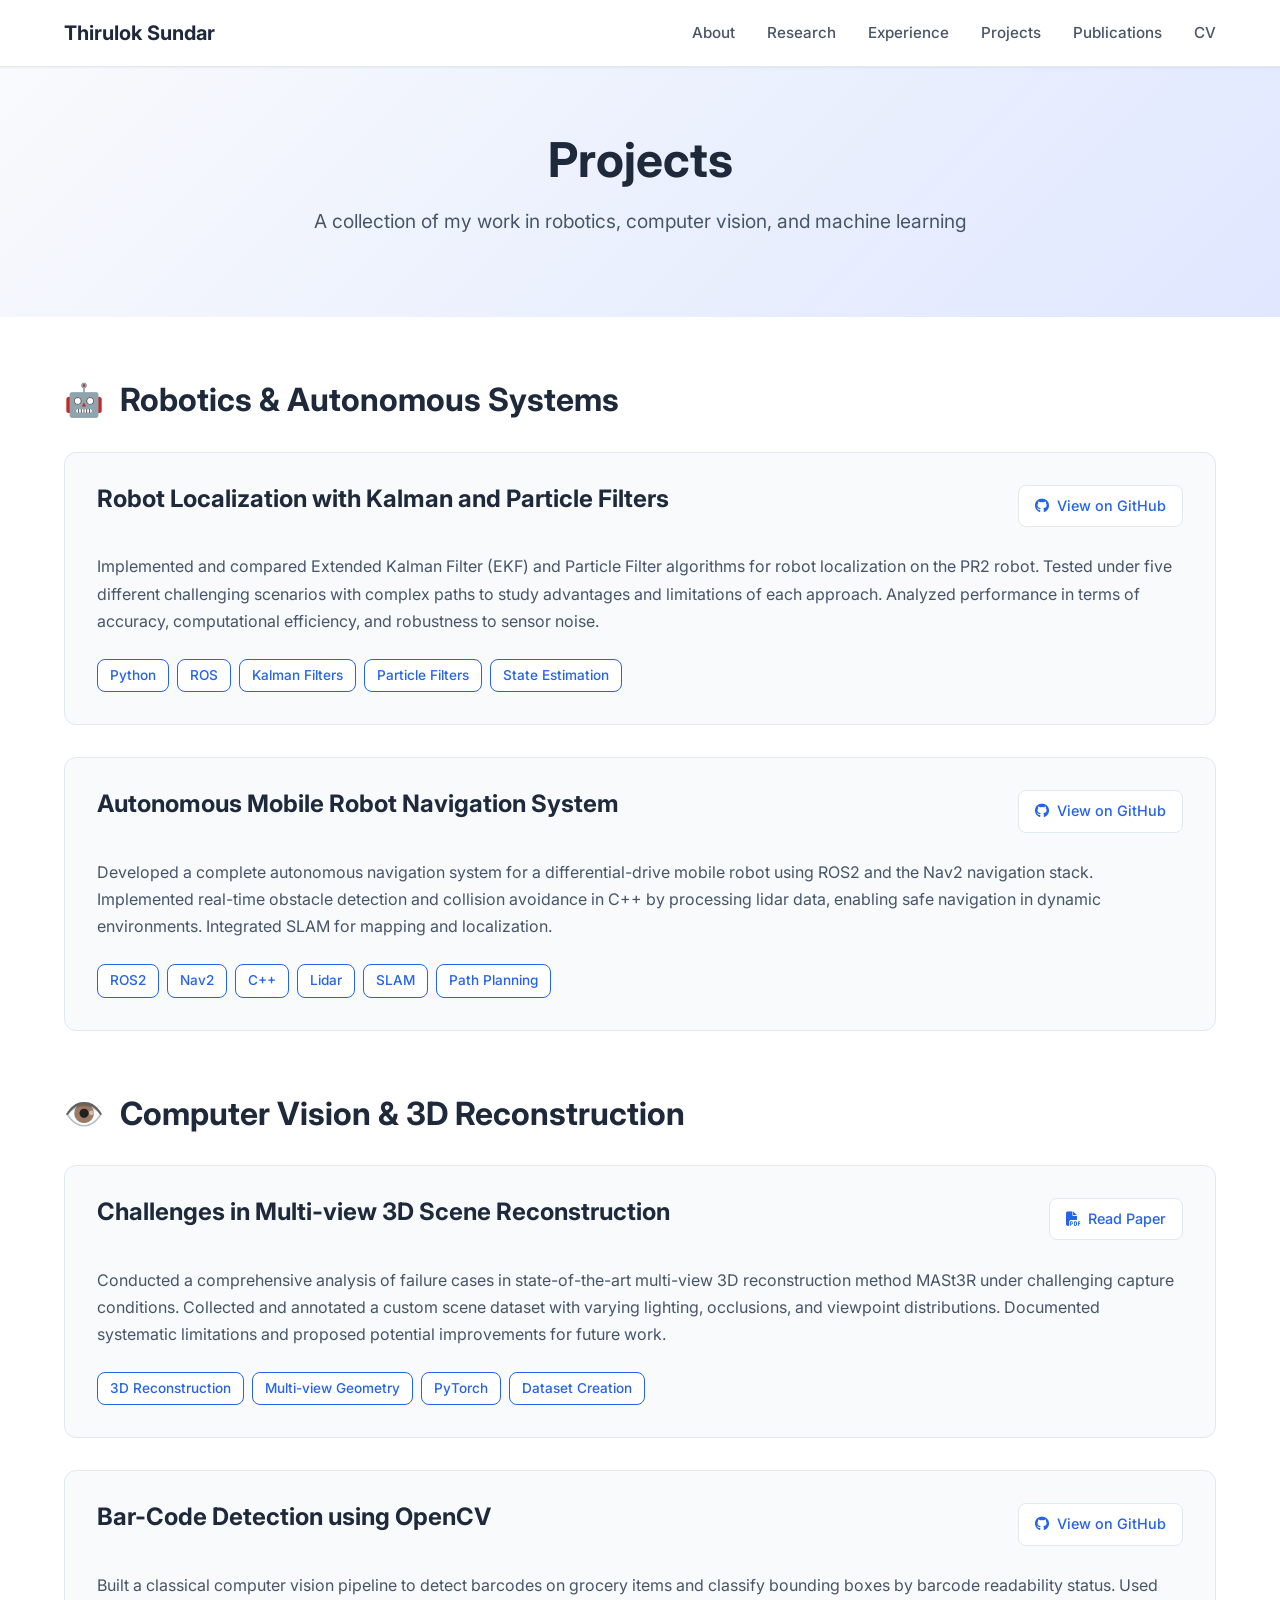
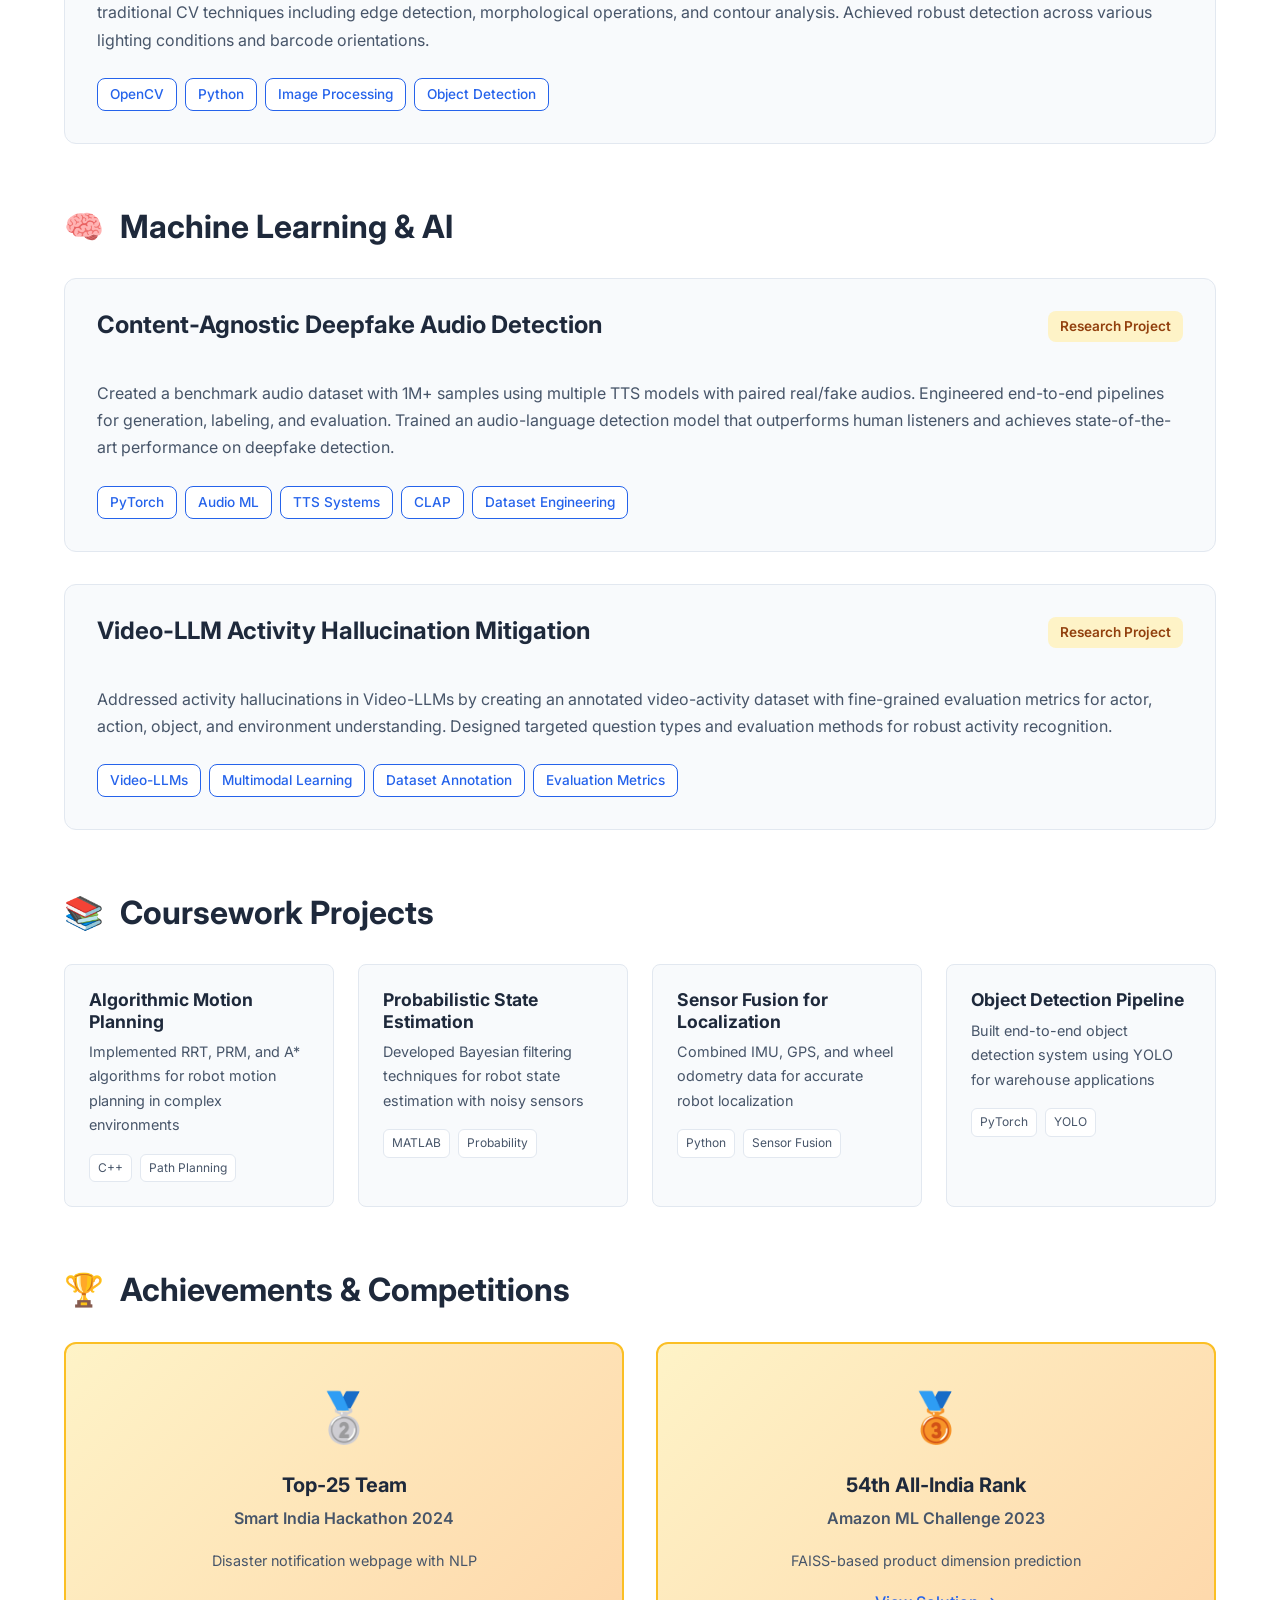
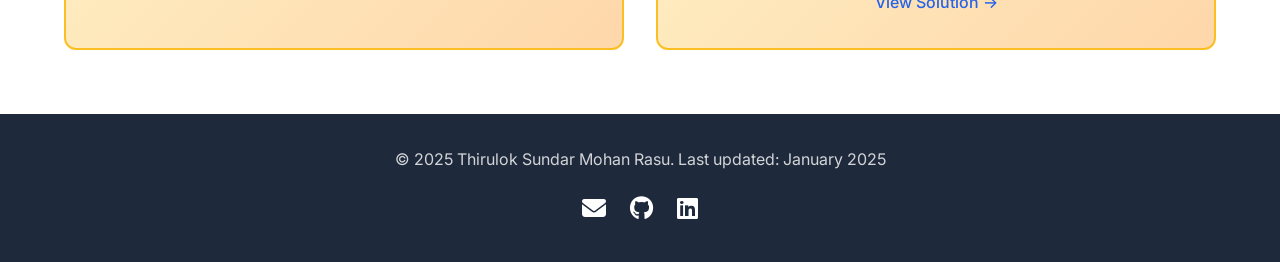
==== projects.html @ 17c08357 "Updated Webpage" ====
<!DOCTYPE html>
<html lang="en">
<head>
    <meta charset="UTF-8">
    <meta name="viewport" content="width=device-width, initial-scale=1.0">
    <title>Projects | Thirulok Sundar Mohan Rasu</title>
    <link rel="stylesheet" href="css/style.css">
    <link rel="stylesheet" href="https://cdnjs.cloudflare.com/ajax/libs/font-awesome/6.4.0/css/all.min.css">
    <link href="https://fonts.googleapis.com/css2?family=Inter:wght@300;400;500;600;700&display=swap" rel="stylesheet">
</head>
<body>
    <!-- Navigation -->
    <nav class="navbar">
        <div class="container nav-container">
            <a href="index.html" class="logo">Thirulok Sundar</a>
            <ul class="nav-menu">
                <li><a href="index.html#about" class="nav-link">About</a></li>
                <li><a href="index.html#research" class="nav-link">Research</a></li>
                <li><a href="index.html#experience" class="nav-link">Experience</a></li>
                <li><a href="projects.html" class="nav-link active">Projects</a></li>
                <li><a href="publications.html" class="nav-link">Publications</a></li>
                <li><a href="docs/CV.pdf" class="nav-link" target="_blank">CV</a></li>
            </ul>
            <div class="hamburger">
                <span class="bar"></span>
                <span class="bar"></span>
                <span class="bar"></span>
            </div>
        </div>
    </nav>

    <!-- Page Header -->
    <section class="page-header">
        <div class="container">
            <h1>Projects</h1>
            <p>A collection of my work in robotics, computer vision, and machine learning</p>
        </div>
    </section>

    <!-- Projects Section -->
    <section class="section">
        <div class="container">
            <!-- Robotics Projects -->
            <div class="category-section">
                <h2 class="category-title">
                    <span class="category-icon">🤖</span> Robotics & Autonomous Systems
                </h2>
                
                <div class="project-detailed">
                    <div class="project-detailed-header">
                        <h3>Robot Localization with Kalman and Particle Filters</h3>
                        <a href="https://github.com/Thiruloksundar" class="github-link" target="_blank">
                            <i class="fab fa-github"></i> View on GitHub
                        </a>
                    </div>
                    <p class="project-description">
                        Implemented and compared Extended Kalman Filter (EKF) and Particle Filter algorithms for robot localization on the PR2 robot. Tested under five different challenging scenarios with complex paths to study advantages and limitations of each approach. Analyzed performance in terms of accuracy, computational efficiency, and robustness to sensor noise.
                    </p>
                    <div class="project-tech">
                        <span class="tech-badge">Python</span>
                        <span class="tech-badge">ROS</span>
                        <span class="tech-badge">Kalman Filters</span>
                        <span class="tech-badge">Particle Filters</span>
                        <span class="tech-badge">State Estimation</span>
                    </div>
                </div>

                <div class="project-detailed">
                    <div class="project-detailed-header">
                        <h3>Autonomous Mobile Robot Navigation System</h3>
                        <a href="https://github.com/Thiruloksundar" class="github-link" target="_blank">
                            <i class="fab fa-github"></i> View on GitHub
                        </a>
                    </div>
                    <p class="project-description">
                        Developed a complete autonomous navigation system for a differential-drive mobile robot using ROS2 and the Nav2 navigation stack. Implemented real-time obstacle detection and collision avoidance in C++ by processing lidar data, enabling safe navigation in dynamic environments. Integrated SLAM for mapping and localization.
                    </p>
                    <div class="project-tech">
                        <span class="tech-badge">ROS2</span>
                        <span class="tech-badge">Nav2</span>
                        <span class="tech-badge">C++</span>
                        <span class="tech-badge">Lidar</span>
                        <span class="tech-badge">SLAM</span>
                        <span class="tech-badge">Path Planning</span>
                    </div>
                </div>
            </div>

            <!-- Computer Vision Projects -->
            <div class="category-section">
                <h2 class="category-title">
                    <span class="category-icon">👁️</span> Computer Vision & 3D Reconstruction
                </h2>
                
                <div class="project-detailed">
                    <div class="project-detailed-header">
                        <h3>Challenges in Multi-view 3D Scene Reconstruction</h3>
                        <a href="#" class="github-link" target="_blank">
                            <i class="fas fa-file-pdf"></i> Read Paper
                        </a>
                    </div>
                    <p class="project-description">
                        Conducted a comprehensive analysis of failure cases in state-of-the-art multi-view 3D reconstruction method MASt3R under challenging capture conditions. Collected and annotated a custom scene dataset with varying lighting, occlusions, and viewpoint distributions. Documented systematic limitations and proposed potential improvements for future work.
                    </p>
                    <div class="project-tech">
                        <span class="tech-badge">3D Reconstruction</span>
                        <span class="tech-badge">Multi-view Geometry</span>
                        <span class="tech-badge">PyTorch</span>
                        <span class="tech-badge">Dataset Creation</span>
                    </div>
                </div>

                <div class="project-detailed">
                    <div class="project-detailed-header">
                        <h3>Bar-Code Detection using OpenCV</h3>
                        <a href="https://github.com/Thiruloksundar/Object_and_Barcode_detection" class="github-link" target="_blank">
                            <i class="fab fa-github"></i> View on GitHub
                        </a>
                    </div>
                    <p class="project-description">
                        Built a classical computer vision pipeline to detect barcodes on grocery items and classify bounding boxes by barcode readability status. Used traditional CV techniques including edge detection, morphological operations, and contour analysis. Achieved robust detection across various lighting conditions and barcode orientations.
                    </p>
                    <div class="project-tech">
                        <span class="tech-badge">OpenCV</span>
                        <span class="tech-badge">Python</span>
                        <span class="tech-badge">Image Processing</span>
                        <span class="tech-badge">Object Detection</span>
                    </div>
                </div>
            </div>

            <!-- Machine Learning Projects -->
            <div class="category-section">
                <h2 class="category-title">
                    <span class="category-icon">🧠</span> Machine Learning & AI
                </h2>
                
                <div class="project-detailed">
                    <div class="project-detailed-header">
                        <h3>Content-Agnostic Deepfake Audio Detection</h3>
                        <span class="project-status">Research Project</span>
                    </div>
                    <p class="project-description">
                        Created a benchmark audio dataset with 1M+ samples using multiple TTS models with paired real/fake audios. Engineered end-to-end pipelines for generation, labeling, and evaluation. Trained an audio-language detection model that outperforms human listeners and achieves state-of-the-art performance on deepfake detection.
                    </p>
                    <div class="project-tech">
                        <span class="tech-badge">PyTorch</span>
                        <span class="tech-badge">Audio ML</span>
                        <span class="tech-badge">TTS Systems</span>
                        <span class="tech-badge">CLAP</span>
                        <span class="tech-badge">Dataset Engineering</span>
                    </div>
                </div>

                <div class="project-detailed">
                    <div class="project-detailed-header">
                        <h3>Video-LLM Activity Hallucination Mitigation</h3>
                        <span class="project-status">Research Project</span>
                    </div>
                    <p class="project-description">
                        Addressed activity hallucinations in Video-LLMs by creating an annotated video-activity dataset with fine-grained evaluation metrics for actor, action, object, and environment understanding. Designed targeted question types and evaluation methods for robust activity recognition.
                    </p>
                    <div class="project-tech">
                        <span class="tech-badge">Video-LLMs</span>
                        <span class="tech-badge">Multimodal Learning</span>
                        <span class="tech-badge">Dataset Annotation</span>
                        <span class="tech-badge">Evaluation Metrics</span>
                    </div>
                </div>
            </div>

            <!-- Coursework & Academic Projects -->
            <div class="category-section">
                <h2 class="category-title">
                    <span class="category-icon">📚</span> Coursework Projects
                </h2>
                
                <div class="projects-grid-small">
                    <div class="small-project-card">
                        <h4>Algorithmic Motion Planning</h4>
                        <p>Implemented RRT, PRM, and A* algorithms for robot motion planning in complex environments</p>
                        <div class="small-tech">
                            <span>C++</span>
                            <span>Path Planning</span>
                        </div>
                    </div>

                    <div class="small-project-card">
                        <h4>Probabilistic State Estimation</h4>
                        <p>Developed Bayesian filtering techniques for robot state estimation with noisy sensors</p>
                        <div class="small-tech">
                            <span>MATLAB</span>
                            <span>Probability</span>
                        </div>
                    </div>

                    <div class="small-project-card">
                        <h4>Sensor Fusion for Localization</h4>
                        <p>Combined IMU, GPS, and wheel odometry data for accurate robot localization</p>
                        <div class="small-tech">
                            <span>Python</span>
                            <span>Sensor Fusion</span>
                        </div>
                    </div>

                    <div class="small-project-card">
                        <h4>Object Detection Pipeline</h4>
                        <p>Built end-to-end object detection system using YOLO for warehouse applications</p>
                        <div class="small-tech">
                            <span>PyTorch</span>
                            <span>YOLO</span>
                        </div>
                    </div>
                </div>
            </div>

            <!-- Achievements -->
            <div class="achievements-section">
                <h2 class="category-title">
                    <span class="category-icon">🏆</span> Achievements & Competitions
                </h2>
                
                <div class="achievement-grid">
                    <div class="achievement-card">
                        <div class="achievement-icon">🥈</div>
                        <h4>Top-25 Team</h4>
                        <p>Smart India Hackathon 2024</p>
                        <span class="achievement-detail">Disaster notification webpage with NLP</span>
                    </div>

                    <div class="achievement-card">
                        <div class="achievement-icon">🥉</div>
                        <h4>54th All-India Rank</h4>
                        <p>Amazon ML Challenge 2023</p>
                        <span class="achievement-detail">FAISS-based product dimension prediction</span>
                        <a href="https://github.com/Thiruloksundar" class="achievement-link">View Solution →</a>
                    </div>
                </div>
            </div>
        </div>
    </section>

    <!-- Footer -->
    <footer class="footer">
        <div class="container">
            <p>&copy; 2025 Thirulok Sundar Mohan Rasu. Last updated: January 2025</p>
            <div class="footer-links">
                <a href="mailto:thirulok@umich.edu"><i class="fas fa-envelope"></i></a>
                <a href="https://github.com/Thiruloksundar" target="_blank"><i class="fab fa-github"></i></a>
                <a href="https://linkedin.com/in/thirulok-sundar-mohanrasu" target="_blank"><i class="fab fa-linkedin"></i></a>
            </div>
        </div>
    </footer>

    <script src="scl/script.js"></script>
</body>
</html>
---- css/style.css ----
/* ========================================
   RESET & BASE STYLES
   ======================================== */

* {
    margin: 0;
    padding: 0;
    box-sizing: border-box;
}

:root {
    /* Colors */
    --primary-color: #2563eb;
    --primary-dark: #1e40af;
    --secondary-color: #64748b;
    --accent-color: #3b82f6;
    --bg-color: #ffffff;
    --bg-secondary: #f8fafc;
    --text-primary: #1e293b;
    --text-secondary: #475569;
    --border-color: #e2e8f0;
    --shadow-sm: 0 1px 2px 0 rgba(0, 0, 0, 0.05);
    --shadow-md: 0 4px 6px -1px rgba(0, 0, 0, 0.1);
    --shadow-lg: 0 10px 15px -3px rgba(0, 0, 0, 0.1);
    
    /* Typography */
    --font-primary: 'Inter', -apple-system, BlinkMacSystemFont, 'Segoe UI', sans-serif;
    --font-mono: 'Courier New', monospace;
    
    /* Spacing */
    --spacing-xs: 0.5rem;
    --spacing-sm: 1rem;
    --spacing-md: 1.5rem;
    --spacing-lg: 2rem;
    --spacing-xl: 3rem;
    --spacing-2xl: 4rem;
    
    /* Border radius */
    --radius-sm: 0.375rem;
    --radius-md: 0.5rem;
    --radius-lg: 0.75rem;
    --radius-xl: 1rem;
}

html {
    scroll-behavior: smooth;
}

body {
    font-family: var(--font-primary);
    color: var(--text-primary);
    line-height: 1.7;
    background-color: var(--bg-color);
    overflow-x: hidden;
}

a {
    color: var(--primary-color);
    text-decoration: none;
    transition: color 0.3s ease;
}

a:hover {
    color: var(--primary-dark);
}

img {
    max-width: 100%;
    height: auto;
    display: block;
}

/* ========================================
   TYPOGRAPHY
   ======================================== */

h1, h2, h3, h4, h5, h6 {
    font-weight: 700;
    line-height: 1.2;
    color: var(--text-primary);
    margin-bottom: var(--spacing-sm);
}

h1 { font-size: 2.5rem; }
h2 { font-size: 2rem; }
h3 { font-size: 1.5rem; }
h4 { font-size: 1.25rem; }

p {
    margin-bottom: var(--spacing-sm);
    color: var(--text-secondary);
}

/* ========================================
   LAYOUT
   ======================================== */

.container {
    max-width: 1200px;
    margin: 0 auto;
    padding: 0 var(--spacing-md);
}

.section {
    padding: var(--spacing-2xl) 0;
}

/* ========================================
   NAVIGATION
   ======================================== */

.navbar {
    background: var(--bg-color);
    box-shadow: var(--shadow-sm);
    position: sticky;
    top: 0;
    z-index: 1000;
    backdrop-filter: blur(10px);
    border-bottom: 1px solid var(--border-color);
}

.nav-container {
    display: flex;
    justify-content: space-between;
    align-items: center;
    padding: var(--spacing-sm) var(--spacing-md);
}

.logo {
    font-size: 1.25rem;
    font-weight: 700;
    color: var(--text-primary);
    transition: color 0.3s ease;
}

.logo:hover {
    color: var(--primary-color);
}

.nav-menu {
    display: flex;
    list-style: none;
    gap: var(--spacing-lg);
    align-items: center;
}

.nav-link {
    color: var(--text-secondary);
    font-weight: 500;
    font-size: 0.95rem;
    padding: var(--spacing-xs) 0;
    position: relative;
    transition: color 0.3s ease;
}

.nav-link:hover,
.nav-link.active {
    color: var(--primary-color);
}

.nav-link::after {
    content: '';
    position: absolute;
    bottom: -2px;
    left: 0;
    width: 0;
    height: 2px;
    background: var(--primary-color);
    transition: width 0.3s ease;
}

.nav-link:hover::after,
.nav-link.active::after {
    width: 100%;
}

.hamburger {
    display: none;
    flex-direction: column;
    cursor: pointer;
    gap: 4px;
}

.bar {
    width: 25px;
    height: 3px;
    background: var(--text-primary);
    border-radius: 3px;
    transition: all 0.3s ease;
}

/* ========================================
   HERO SECTION
   ======================================== */

.hero {
    background: linear-gradient(135deg, #f8fafc 0%, #e0e7ff 100%);
    padding: var(--spacing-2xl) 0;
    min-height: 70vh;
    display: flex;
    align-items: center;
}

.hero-container {
    display: grid;
    grid-template-columns: 1.5fr 1fr;
    gap: var(--spacing-xl);
    align-items: center;
}

.hero-content {
    animation: fadeInUp 0.8s ease;
}

.hero-title {
    font-size: 3rem;
    font-weight: 800;
    margin-bottom: var(--spacing-sm);
    background: linear-gradient(135deg, var(--text-primary) 0%, var(--primary-color) 100%);
    -webkit-background-clip: text;
    -webkit-text-fill-color: transparent;
    background-clip: text;
}

.hero-subtitle {
    font-size: 1.25rem;
    color: var(--text-secondary);
    margin-bottom: var(--spacing-xs);
}

.hero-location {
    color: var(--text-secondary);
    margin-bottom: var(--spacing-lg);
    font-size: 1rem;
}

.hero-links {
    display: flex;
    gap: var(--spacing-md);
    flex-wrap: wrap;
}

.hero-link {
    display: inline-flex;
    align-items: center;
    gap: var(--spacing-xs);
    padding: var(--spacing-xs) var(--spacing-md);
    background: var(--bg-color);
    border: 1px solid var(--border-color);
    border-radius: var(--radius-lg);
    font-weight: 500;
    font-size: 0.9rem;
    transition: all 0.3s ease;
    box-shadow: var(--shadow-sm);
}

.hero-link:hover {
    transform: translateY(-2px);
    box-shadow: var(--shadow-md);
    border-color: var(--primary-color);
    color: var(--primary-color);
}

.hero-image {
    animation: fadeIn 1s ease;
}

.hero-image img {
    width: 100%;
    max-width: 400px;
    border-radius: var(--radius-xl);
    box-shadow: var(--shadow-lg);
    margin: 0 auto;
}

/* ========================================
   SECTION TITLES
   ======================================== */

.section-title {
    text-align: center;
    font-size: 2.5rem;
    font-weight: 800;
    margin-bottom: var(--spacing-xl);
    position: relative;
    padding-bottom: var(--spacing-md);
}

.section-title::after {
    content: '';
    position: absolute;
    bottom: 0;
    left: 50%;
    transform: translateX(-50%);
    width: 80px;
    height: 4px;
    background: linear-gradient(90deg, var(--primary-color), var(--accent-color));
    border-radius: 2px;
}

/* ========================================
   ABOUT SECTION
   ======================================== */

.about-section {
    background: var(--bg-color);
}

.about-content {
    max-width: 900px;
    margin: 0 auto;
    font-size: 1.1rem;
    line-height: 1.8;
}

.intro-text {
    font-size: 1.2rem;
    color: var(--text-primary);
    margin-bottom: var(--spacing-lg);
}

.about-content strong {
    color: var(--primary-color);
    font-weight: 600;
}

/* ========================================
   RESEARCH INTERESTS
   ======================================== */

.research-section {
    background: var(--bg-secondary);
}

.research-grid {
    display: grid;
    grid-template-columns: repeat(auto-fit, minmax(250px, 1fr));
    gap: var(--spacing-lg);
    margin-top: var(--spacing-xl);
}

.research-card {
    background: var(--bg-color);
    padding: var(--spacing-lg);
    border-radius: var(--radius-lg);
    box-shadow: var(--shadow-md);
    transition: all 0.3s ease;
    border: 1px solid var(--border-color);
}

.research-card:hover {
    transform: translateY(-5px);
    box-shadow: var(--shadow-lg);
    border-color: var(--primary-color);
}

.research-icon {
    font-size: 3rem;
    margin-bottom: var(--spacing-sm);
}

.research-card h3 {
    color: var(--text-primary);
    margin-bottom: var(--spacing-sm);
}

.research-card p {
    font-size: 0.95rem;
    line-height: 1.6;
}

/* ========================================
   NEWS SECTION
   ======================================== */

.news-section {
    background: var(--bg-color);
}

.news-timeline {
    max-width: 800px;
    margin: 0 auto;
}

.news-item {
    display: flex;
    gap: var(--spacing-lg);
    padding: var(--spacing-md);
    border-left: 3px solid var(--primary-color);
    margin-bottom: var(--spacing-md);
    background: var(--bg-secondary);
    border-radius: 0 var(--radius-md) var(--radius-md) 0;
    transition: all 0.3s ease;
}

.news-item:hover {
    transform: translateX(5px);
    box-shadow: var(--shadow-md);
}

.news-date {
    font-weight: 600;
    color: var(--primary-color);
    min-width: 90px;
    font-size: 0.9rem;
}

.news-item p {
    margin: 0;
    color: var(--text-secondary);
}

.news-item strong {
    color: var(--text-primary);
}

/* ========================================
   EXPERIENCE SECTION
   ======================================== */

.experience-section {
    background: var(--bg-secondary);
}

.experience-timeline {
    max-width: 900px;
    margin: 0 auto;
}

.experience-item {
    background: var(--bg-color);
    padding: var(--spacing-lg);
    border-radius: var(--radius-lg);
    margin-bottom: var(--spacing-lg);
    box-shadow: var(--shadow-md);
    border: 1px solid var(--border-color);
    transition: all 0.3s ease;
}

.experience-item:hover {
    transform: translateY(-3px);
    box-shadow: var(--shadow-lg);
}

.experience-header {
    display: flex;
    justify-content: space-between;
    align-items: flex-start;
    margin-bottom: var(--spacing-sm);
    flex-wrap: wrap;
    gap: var(--spacing-sm);
}

.experience-item h3 {
    font-size: 1.3rem;
    color: var(--text-primary);
    margin-bottom: var(--spacing-xs);
}

.experience-org {
    color: var(--primary-color);
    font-weight: 500;
}

.experience-date {
    color: var(--text-secondary);
    font-size: 0.9rem;
    font-weight: 500;
}

.experience-desc {
    margin-bottom: var(--spacing-md);
    line-height: 1.7;
}

.experience-tags {
    display: flex;
    gap: var(--spacing-xs);
    flex-wrap: wrap;
}

.tag {
    padding: 0.25rem 0.75rem;
    background: var(--bg-secondary);
    border-radius: var(--radius-md);
    font-size: 0.85rem;
    color: var(--text-secondary);
    border: 1px solid var(--border-color);
}

/* ========================================
   PROJECTS PREVIEW
   ======================================== */

.projects-preview-section {
    background: var(--bg-color);
}

.projects-grid {
    display: grid;
    grid-template-columns: repeat(auto-fit, minmax(300px, 1fr));
    gap: var(--spacing-lg);
    margin-bottom: var(--spacing-xl);
}

.project-card {
    background: var(--bg-secondary);
    padding: var(--spacing-lg);
    border-radius: var(--radius-lg);
    border: 1px solid var(--border-color);
    transition: all 0.3s ease;
}

.project-card:hover {
    transform: translateY(-5px);
    box-shadow: var(--shadow-lg);
    border-color: var(--primary-color);
}

.project-card h3 {
    color: var(--text-primary);
    margin-bottom: var(--spacing-sm);
    font-size: 1.2rem;
}

.project-link {
    display: inline-flex;
    align-items: center;
    gap: var(--spacing-xs);
    color: var(--primary-color);
    font-weight: 500;
    margin-top: var(--spacing-sm);
}

/* ========================================
   BUTTONS
   ======================================== */

.btn-primary {
    display: inline-block;
    padding: 0.75rem 2rem;
    background: var(--primary-color);
    color: white;
    font-weight: 600;
    border-radius: var(--radius-lg);
    transition: all 0.3s ease;
    box-shadow: var(--shadow-md);
    border: none;
    cursor: pointer;
}

.btn-primary:hover {
    background: var(--primary-dark);
    transform: translateY(-2px);
    box-shadow: var(--shadow-lg);
    color: white;
}

.cta-center {
    text-align: center;
    margin-top: var(--spacing-xl);
}

/* ========================================
   PAGE HEADER
   ======================================== */

.page-header {
    background: linear-gradient(135deg, var(--bg-secondary) 0%, #e0e7ff 100%);
    padding: var(--spacing-2xl) 0;
    text-align: center;
}

.page-header h1 {
    font-size: 3rem;
    margin-bottom: var(--spacing-sm);
}

.page-header p {
    font-size: 1.2rem;
    color: var(--text-secondary);
}

/* ========================================
   PUBLICATIONS PAGE
   ======================================== */

.publications-section {
    background: var(--bg-color);
}

.year-section {
    margin-bottom: var(--spacing-2xl);
}

.year-title {
    font-size: 1.8rem;
    color: var(--primary-color);
    margin-bottom: var(--spacing-lg);
    padding-bottom: var(--spacing-sm);
    border-bottom: 2px solid var(--border-color);
}

.publication-item {
    background: var(--bg-secondary);
    padding: var(--spacing-lg);
    border-radius: var(--radius-lg);
    margin-bottom: var(--spacing-lg);
    border: 1px solid var(--border-color);
    transition: all 0.3s ease;
}

.publication-item:hover {
    box-shadow: var(--shadow-lg);
    transform: translateY(-3px);
}

.publication-header {
    display: flex;
    justify-content: space-between;
    align-items: flex-start;
    margin-bottom: var(--spacing-sm);
    flex-wrap: wrap;
    gap: var(--spacing-sm);
}

.publication-title {
    flex: 1;
    font-size: 1.3rem;
    color: var(--text-primary);
}

.publication-badges {
    display: flex;
    gap: var(--spacing-xs);
    flex-wrap: wrap;
}

.badge {
    padding: 0.25rem 0.75rem;
    border-radius: var(--radius-md);
    font-size: 0.85rem;
    font-weight: 600;
}

.badge-conference {
    background: #dbeafe;
    color: #1e40af;
}

.badge-spotlight {
    background: #fef3c7;
    color: #92400e;
}

.badge-preprint {
    background: #e0e7ff;
    color: #4338ca;
}

.publication-authors {
    color: var(--text-secondary);
    margin-bottom: var(--spacing-xs);
}

.publication-authors strong {
    color: var(--text-primary);
}

.publication-venue {
    color: var(--text-secondary);
    font-size: 0.95rem;
    margin-bottom: var(--spacing-sm);
}

.publication-abstract {
    line-height: 1.7;
    margin: var(--spacing-md) 0;
    padding: var(--spacing-md);
    background: var(--bg-color);
    border-radius: var(--radius-md);
    border-left: 3px solid var(--primary-color);
}

.publication-links {
    display: flex;
    gap: var(--spacing-sm);
    flex-wrap: wrap;
    margin: var(--spacing-md) 0;
}

.pub-link {
    display: inline-flex;
    align-items: center;
    gap: var(--spacing-xs);
    padding: 0.5rem 1rem;
    background: var(--bg-color);
    border: 1px solid var(--border-color);
    border-radius: var(--radius-md);
    font-size: 0.9rem;
    font-weight: 500;
    transition: all 0.3s ease;
}

.pub-link:hover {
    border-color: var(--primary-color);
    transform: translateY(-2px);
    box-shadow: var(--shadow-sm);
}

.bibtex-container {
    margin-top: var(--spacing-md);
    background: var(--bg-color);
    padding: var(--spacing-md);
    border-radius: var(--radius-md);
    border: 1px solid var(--border-color);
}

.bibtex-container pre {
    margin: 0;
    overflow-x: auto;
}

.bibtex-container code {
    font-family: var(--font-mono);
    font-size: 0.85rem;
    color: var(--text-primary);
}

.publication-topics {
    display: flex;
    gap: var(--spacing-xs);
    flex-wrap: wrap;
    margin-top: var(--spacing-md);
}

.topic-tag {
    padding: 0.25rem 0.75rem;
    background: var(--bg-color);
    border: 1px solid var(--primary-color);
    color: var(--primary-color);
    border-radius: var(--radius-md);
    font-size: 0.85rem;
}

.cta-box {
    background: linear-gradient(135deg, var(--primary-color) 0%, var(--accent-color) 100%);
    color: white;
    padding: var(--spacing-xl);
    border-radius: var(--radius-lg);
    text-align: center;
    margin-top: var(--spacing-2xl);
}

.cta-box h3 {
    color: white;
    margin-bottom: var(--spacing-sm);
}

.cta-box p {
    color: rgba(255, 255, 255, 0.9);
    margin-bottom: var(--spacing-lg);
}

.cta-box .btn-primary {
    background: white;
    color: var(--primary-color);
}

.cta-box .btn-primary:hover {
    background: var(--bg-secondary);
}

/* ========================================
   PROJECTS PAGE
   ======================================== */

.category-section {
    margin-bottom: var(--spacing-2xl);
}

.category-title {
    display: flex;
    align-items: center;
    gap: var(--spacing-sm);
    font-size: 2rem;
    margin-bottom: var(--spacing-lg);
    color: var(--text-primary);
}

.category-icon {
    font-size: 2rem;
}

.project-detailed {
    background: var(--bg-secondary);
    padding: var(--spacing-lg);
    border-radius: var(--radius-lg);
    margin-bottom: var(--spacing-lg);
    border: 1px solid var(--border-color);
    transition: all 0.3s ease;
}

.project-detailed:hover {
    box-shadow: var(--shadow-lg);
    transform: translateY(-3px);
}

.project-detailed-header {
    display: flex;
    justify-content: space-between;
    align-items: flex-start;
    margin-bottom: var(--spacing-md);
    flex-wrap: wrap;
    gap: var(--spacing-sm);
}

.project-detailed-header h3 {
    flex: 1;
    color: var(--text-primary);
}

.github-link {
    display: inline-flex;
    align-items: center;
    gap: var(--spacing-xs);
    padding: 0.5rem 1rem;
    background: var(--bg-color);
    border: 1px solid var(--border-color);
    border-radius: var(--radius-md);
    font-weight: 500;
    font-size: 0.9rem;
    transition: all 0.3s ease;
}

.github-link:hover {
    border-color: var(--primary-color);
    transform: translateY(-2px);
}

.project-description {
    line-height: 1.7;
    margin-bottom: var(--spacing-md);
}

.project-tech {
    display: flex;
    gap: var(--spacing-xs);
    flex-wrap: wrap;
}

.tech-badge {
    padding: 0.25rem 0.75rem;
    background: var(--bg-color);
    border: 1px solid var(--primary-color);
    color: var(--primary-color);
    border-radius: var(--radius-md);
    font-size: 0.85rem;
    font-weight: 500;
}

.project-status {
    padding: 0.25rem 0.75rem;
    background: #fef3c7;
    color: #92400e;
    border-radius: var(--radius-md);
    font-size: 0.85rem;
    font-weight: 600;
}

.projects-grid-small {
    display: grid;
    grid-template-columns: repeat(auto-fit, minmax(250px, 1fr));
    gap: var(--spacing-md);
}

.small-project-card {
    background: var(--bg-secondary);
    padding: var(--spacing-md);
    border-radius: var(--radius-md);
    border: 1px solid var(--border-color);
    transition: all 0.3s ease;
}

.small-project-card:hover {
    box-shadow: var(--shadow-md);
    transform: translateY(-3px);
    border-color: var(--primary-color);
}

.small-project-card h4 {
    color: var(--text-primary);
    margin-bottom: var(--spacing-xs);
    font-size: 1.1rem;
}

.small-project-card p {
    font-size: 0.9rem;
    margin-bottom: var(--spacing-sm);
}

.small-tech {
    display: flex;
    gap: var(--spacing-xs);
    flex-wrap: wrap;
}

.small-tech span {
    padding: 0.2rem 0.5rem;
    background: var(--bg-color);
    border: 1px solid var(--border-color);
    border-radius: var(--radius-sm);
    font-size: 0.75rem;
    color: var(--text-secondary);
}

.achievements-section {
    margin-top: var(--spacing-2xl);
}

.achievement-grid {
    display: grid;
    grid-template-columns: repeat(auto-fit, minmax(300px, 1fr));
    gap: var(--spacing-lg);
}

.achievement-card {
    background: linear-gradient(135deg, #fef3c7 0%, #fed7aa 100%);
    padding: var(--spacing-lg);
    border-radius: var(--radius-lg);
    text-align: center;
    border: 2px solid #fbbf24;
    transition: all 0.3s ease;
}

.achievement-card:hover {
    transform: translateY(-5px);
    box-shadow: var(--shadow-lg);
}

.achievement-icon {
    font-size: 3rem;
    margin-bottom: var(--spacing-sm);
}

.achievement-card h4 {
    color: var(--text-primary);
    margin-bottom: var(--spacing-xs);
}

.achievement-card p {
    color: var(--text-secondary);
    font-weight: 600;
    margin-bottom: var(--spacing-xs);
}

.achievement-detail {
    display: block;
    font-size: 0.9rem;
    color: var(--text-secondary);
    margin-top: var(--spacing-sm);
}

.achievement-link {
    display: inline-block;
    margin-top: var(--spacing-sm);
    color: var(--primary-color);
    font-weight: 500;
}

/* ========================================
   FOOTER
   ======================================== */

.footer {
    background: var(--text-primary);
    color: white;
    padding: var(--spacing-lg) 0;
    text-align: center;
}

.footer p {
    color: rgba(255, 255, 255, 0.8);
    margin-bottom: var(--spacing-sm);
}

.footer-links {
    display: flex;
    justify-content: center;
    gap: var(--spacing-md);
}

.footer-links a {
    color: white;
    font-size: 1.5rem;
    transition: all 0.3s ease;
}

.footer-links a:hover {
    color: var(--accent-color);
    transform: translateY(-3px);
}

/* ========================================
   ANIMATIONS
   ======================================== */

@keyframes fadeIn {
    from {
        opacity: 0;
    }
    to {
        opacity: 1;
    }
}

@keyframes fadeInUp {
    from {
        opacity: 0;
        transform: translateY(20px);
    }
    to {
        opacity: 1;
        transform: translateY(0);
    }
}

/* ========================================
   RESPONSIVE DESIGN
   ======================================== */

@media (max-width: 968px) {
    .hero-container {
        grid-template-columns: 1fr;
        text-align: center;
    }
    
    .hero-title {
        font-size: 2.5rem;
    }
    
    .hero-links {
        justify-content: center;
    }
    
    .hero-image img {
        max-width: 300px;
    }
    
    .section-title {
        font-size: 2rem;
    }
    
    .research-grid {
        grid-template-columns: 1fr;
    }
}

@media (max-width: 768px) {
    .nav-menu {
        position: fixed;
        left: -100%;
        top: 70px;
        flex-direction: column;
        background: var(--bg-color);
        width: 100%;
        text-align: center;
        transition: 0.3s;
        box-shadow: var(--shadow-lg);
        padding: var(--spacing-lg) 0;
        gap: var(--spacing-md);
    }
    
    .nav-menu.active {
        left: 0;
    }
    
    .hamburger {
        display: flex;
    }
    
    .hamburger.active .bar:nth-child(2) {
        opacity: 0;
    }
    
    .hamburger.active .bar:nth-child(1) {
        transform: translateY(7px) rotate(45deg);
    }
    
    .hamburger.active .bar:nth-child(3) {
        transform: translateY(-7px) rotate(-45deg);
    }
    
    .hero-title {
        font-size: 2rem;
    }
    
    .page-header h1 {
        font-size: 2rem;
    }
    
    .experience-header,
    .publication-header,
    .project-detailed-header {
        flex-direction: column;
    }
    
    .news-item {
        flex-direction: column;
        gap: var(--spacing-xs);
    }
    
    .projects-grid,
    .projects-grid-small,
    .achievement-grid {
        grid-template-columns: 1fr;
    }
}
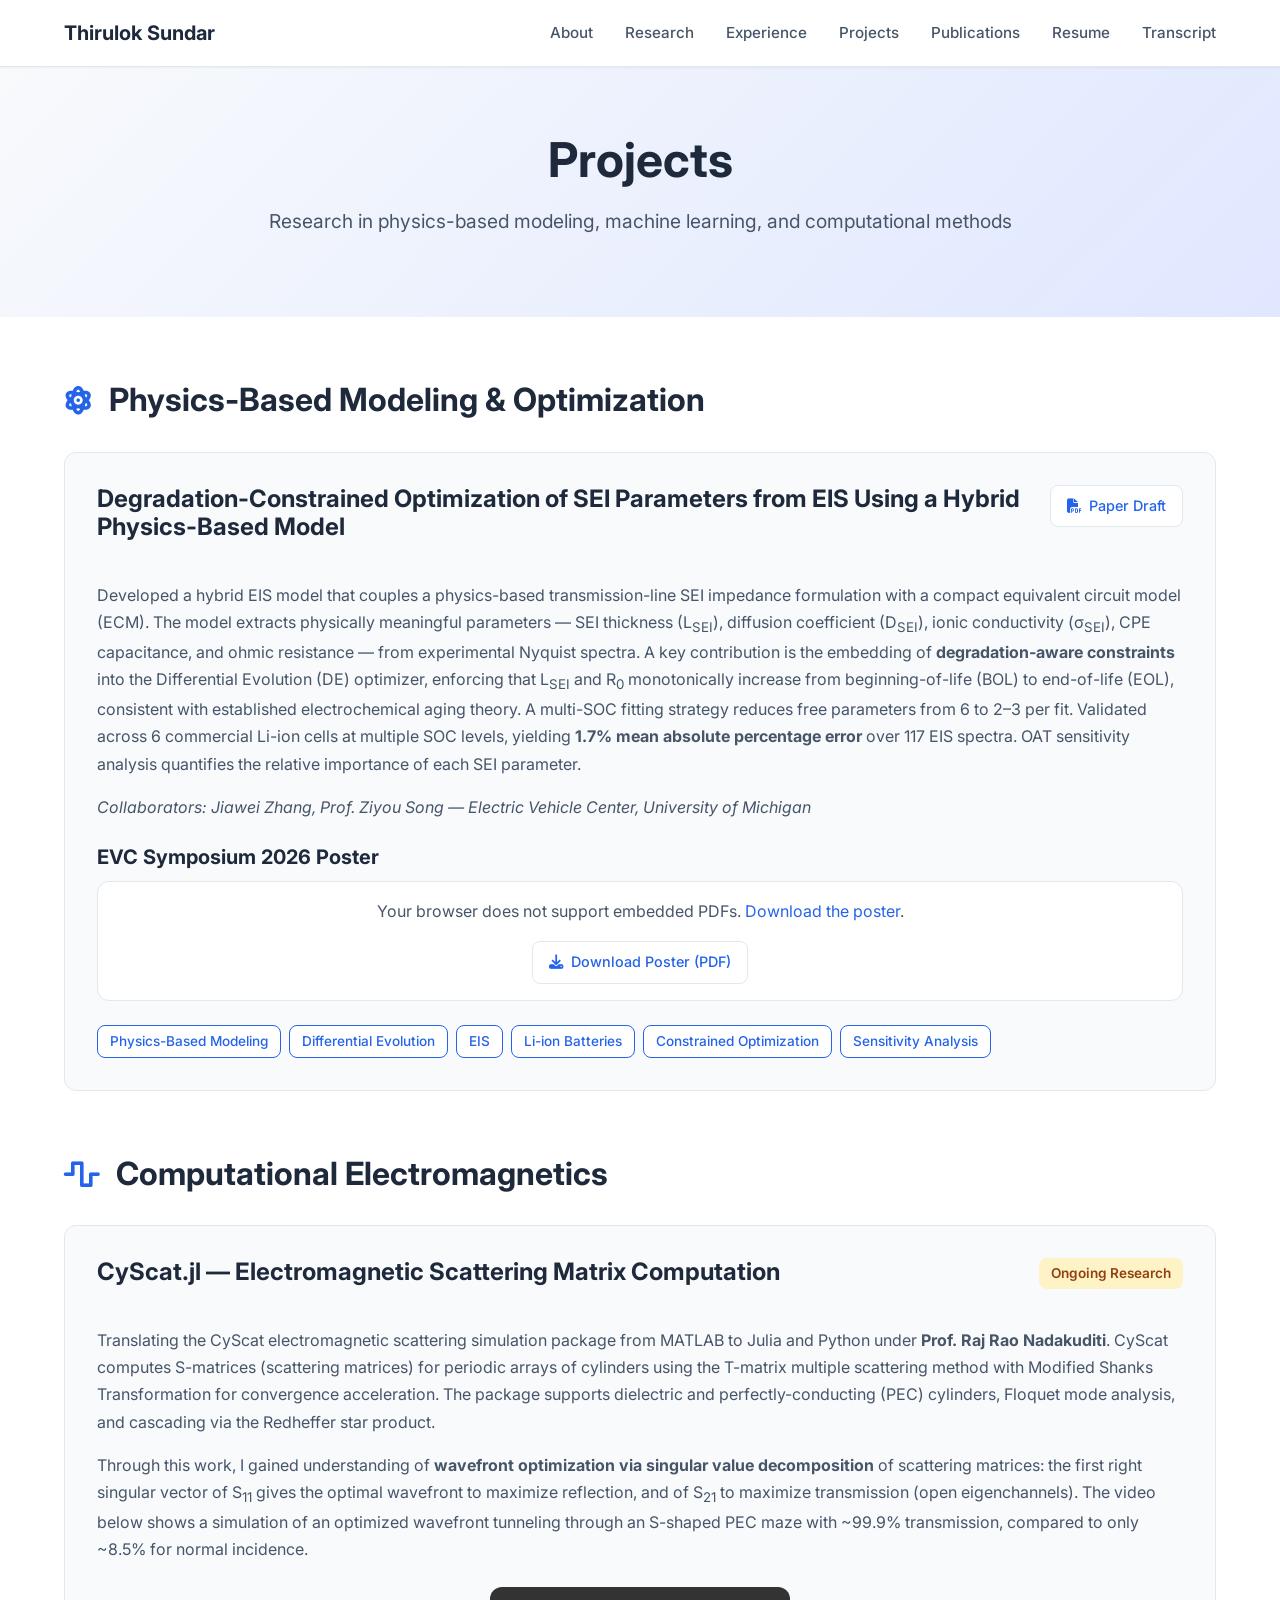
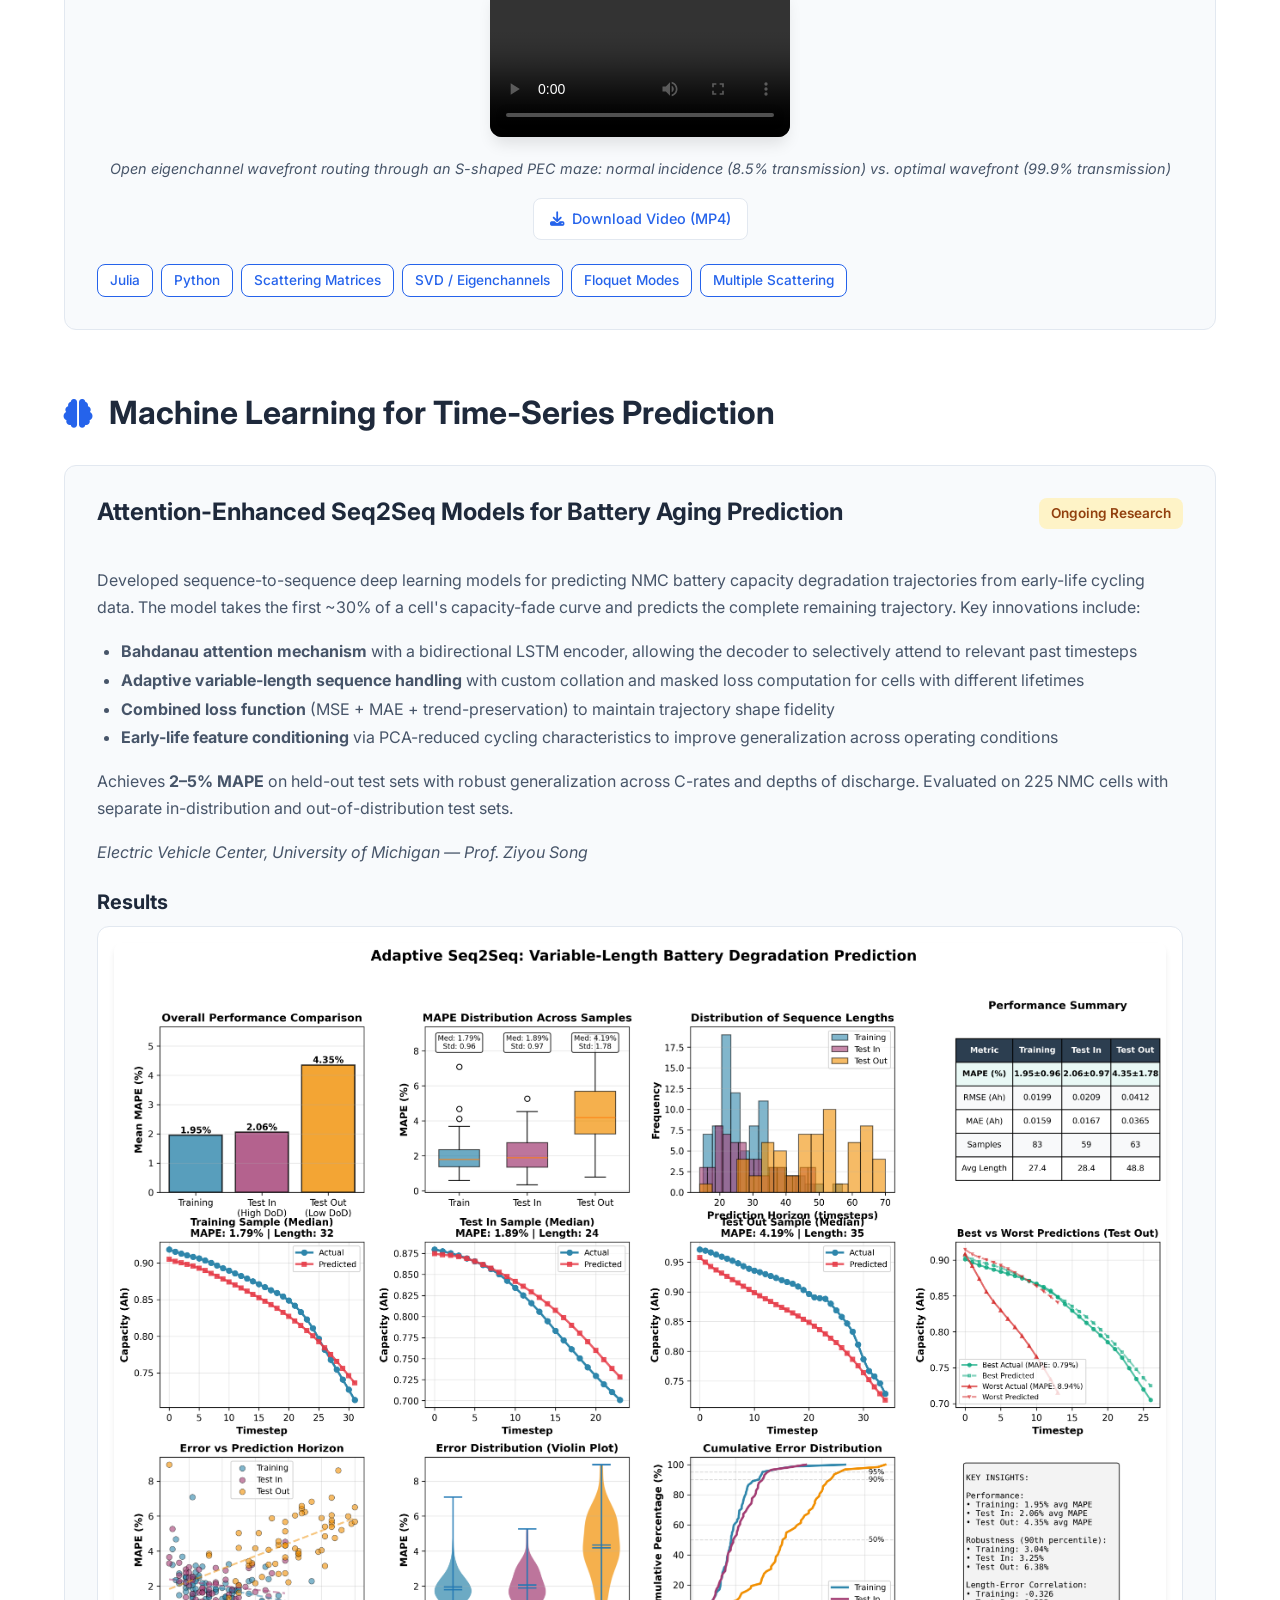
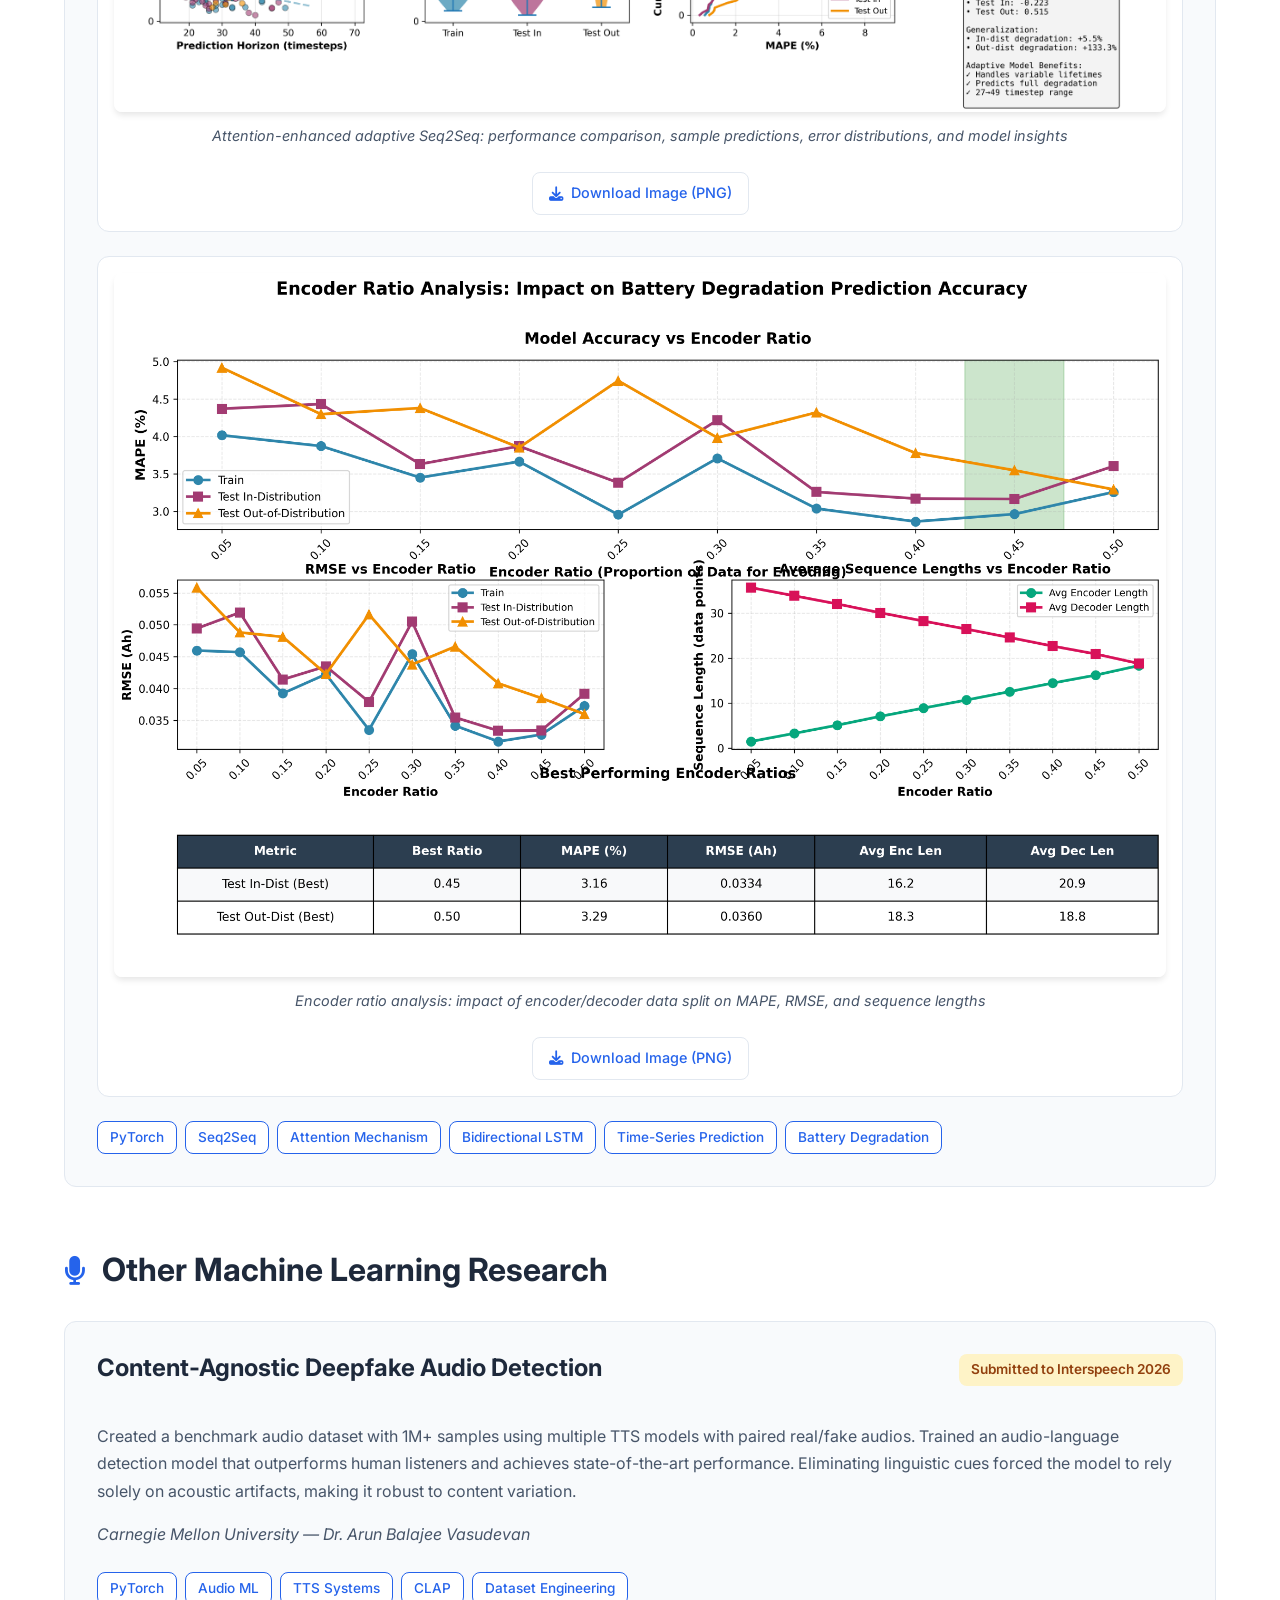
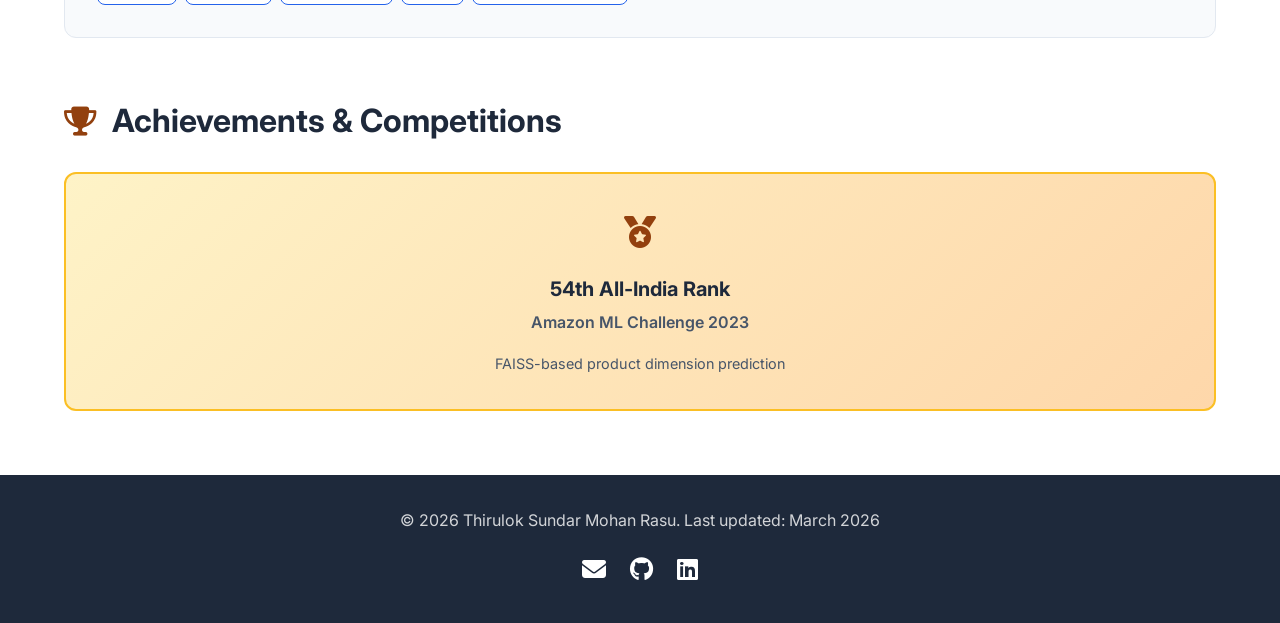
==== commit f3b62f80: "Updated" ====
--- a/projects.html
+++ b/projects.html
@@ -19,7 +19,8 @@
                 <li><a href="index.html#experience" class="nav-link">Experience</a></li>
                 <li><a href="projects.html" class="nav-link active">Projects</a></li>
                 <li><a href="publications.html" class="nav-link">Publications</a></li>
-                <li><a href="docs/CV.pdf" class="nav-link" target="_blank">CV</a></li>
+                <li><a href="docs/CV.pdf" class="nav-link" target="_blank">Resume</a></li>
+                <li><a href="docs/UM_transcript.pdf" class="nav-link" target="_blank">Transcript</a></li>
             </ul>
             <div class="hamburger">
                 <span class="bar"></span>
@@ -33,115 +34,182 @@
     <section class="page-header">
         <div class="container">
             <h1>Projects</h1>
-            <p>A collection of my work in robotics, computer vision, and machine learning</p>
+            <p>Research in physics-based modeling, machine learning, and computational methods</p>
         </div>
     </section>
 
     <!-- Projects Section -->
     <section class="section">
         <div class="container">
-            <!-- Robotics Projects -->
+            <!-- Physics-Based Modeling -->
+            <div class="category-section" id="eis-modeling">
+                <h2 class="category-title">
+                    <span class="category-icon"><i class="fas fa-atom" style="font-size:1.8rem;color:var(--primary-color)"></i></span> Physics-Based Modeling & Optimization
+                </h2>
+
+                <div class="project-detailed">
+                    <div class="project-detailed-header">
+                        <h3>Degradation-Constrained Optimization of SEI Parameters from EIS Using a Hybrid Physics-Based Model</h3>
+                        <a href="Hybrid_Physics_model_for_EIS.pdf" class="github-link" target="_blank">
+                            <i class="fas fa-file-pdf"></i> Paper Draft
+                        </a>
+                    </div>
+                    <p class="project-description">
+                        Developed a hybrid EIS model that couples a physics-based transmission-line SEI impedance formulation with a compact equivalent circuit model (ECM). The model extracts physically meaningful parameters &mdash; SEI thickness (L<sub>SEI</sub>), diffusion coefficient (D<sub>SEI</sub>), ionic conductivity (&sigma;<sub>SEI</sub>), CPE capacitance, and ohmic resistance &mdash; from experimental Nyquist spectra. A key contribution is the embedding of <strong>degradation-aware constraints</strong> into the Differential Evolution (DE) optimizer, enforcing that L<sub>SEI</sub> and R<sub>0</sub> monotonically increase from beginning-of-life (BOL) to end-of-life (EOL), consistent with established electrochemical aging theory. A multi-SOC fitting strategy reduces free parameters from 6 to 2&ndash;3 per fit. Validated across 6 commercial Li-ion cells at multiple SOC levels, yielding <strong>1.7% mean absolute percentage error</strong> over 117 EIS spectra. OAT sensitivity analysis quantifies the relative importance of each SEI parameter.
+                    </p>
+                    <p class="project-description" style="margin-top: -0.5rem;">
+                        <em>Collaborators: Jiawei Zhang, Prof. Ziyou Song &mdash; Electric Vehicle Center, University of Michigan</em>
+                    </p>
+                    <!-- Poster -->
+                    <div style="margin: 1.5rem 0;">
+                        <h4 style="margin-bottom: 0.75rem; color: var(--text-primary);">EVC Symposium 2026 Poster</h4>
+                        <div style="text-align: center; background: var(--bg-color); padding: 1rem; border-radius: var(--radius-lg); border: 1px solid var(--border-color);">
+                            <object data="docs/EVC_Symposium_2026_poster.pdf" type="application/pdf" width="100%" height="600" style="border-radius: var(--radius-md);">
+                                <p>Your browser does not support embedded PDFs. <a href="docs/EVC_Symposium_2026_poster.pdf" target="_blank">Download the poster</a>.</p>
+                            </object>
+                            <div style="margin-top: 0.75rem;">
+                                <a href="docs/EVC_Symposium_2026_poster.pdf" download class="pub-link" style="display: inline-flex; align-items: center; gap: 0.5rem;">
+                                    <i class="fas fa-download"></i> Download Poster (PDF)
+                                </a>
+                            </div>
+                        </div>
+                    </div>
+
+                    <div class="project-tech">
+                        <span class="tech-badge">Physics-Based Modeling</span>
+                        <span class="tech-badge">Differential Evolution</span>
+                        <span class="tech-badge">EIS</span>
+                        <span class="tech-badge">Li-ion Batteries</span>
+                        <span class="tech-badge">Constrained Optimization</span>
+                        <span class="tech-badge">Sensitivity Analysis</span>
+                    </div>
+                </div>
+            </div>
+
+            <!-- Computational EM -->
+            <div class="category-section" id="cyscat">
+                <h2 class="category-title">
+                    <span class="category-icon"><i class="fas fa-wave-square" style="font-size:1.8rem;color:var(--primary-color)"></i></span> Computational Electromagnetics
+                </h2>
+
+                <div class="project-detailed">
+                    <div class="project-detailed-header">
+                        <h3>CyScat.jl &mdash; Electromagnetic Scattering Matrix Computation</h3>
+                        <span class="project-status">Ongoing Research</span>
+                    </div>
+                    <p class="project-description">
+                        Translating the CyScat electromagnetic scattering simulation package from MATLAB to Julia and Python under <strong>Prof. Raj Rao Nadakuditi</strong>. CyScat computes S-matrices (scattering matrices) for periodic arrays of cylinders using the T-matrix multiple scattering method with Modified Shanks Transformation for convergence acceleration. The package supports dielectric and perfectly-conducting (PEC) cylinders, Floquet mode analysis, and cascading via the Redheffer star product.
+                    </p>
+                    <p class="project-description" style="margin-top: -0.5rem;">
+                        Through this work, I gained understanding of <strong>wavefront optimization via singular value decomposition</strong> of scattering matrices: the first right singular vector of S<sub>11</sub> gives the optimal wavefront to maximize reflection, and of S<sub>21</sub> to maximize transmission (open eigenchannels). The video below shows a simulation of an optimized wavefront tunneling through an S-shaped PEC maze with ~99.9% transmission, compared to only ~8.5% for normal incidence.
+                    </p>
+
+                    <!-- Video -->
+                    <div style="margin: 1.5rem 0; text-align: center;">
+                        <video controls style="max-width: 100%; border-radius: var(--radius-lg); box-shadow: var(--shadow-lg);">
+                            <source src="media/s_channel_maze.mp4" type="video/mp4">
+                            Your browser does not support the video tag.
+                        </video>
+                        <p style="font-size: 0.9rem; color: var(--text-secondary); margin-top: 0.75rem;">
+                            <em>Open eigenchannel wavefront routing through an S-shaped PEC maze: normal incidence (8.5% transmission) vs. optimal wavefront (99.9% transmission)</em>
+                        </p>
+                        <div style="margin-top: 0.5rem;">
+                            <a href="media/s_channel_maze.mp4" download class="pub-link" style="display: inline-flex; align-items: center; gap: 0.5rem;">
+                                <i class="fas fa-download"></i> Download Video (MP4)
+                            </a>
+                        </div>
+                    </div>
+
+                    <div class="project-tech">
+                        <span class="tech-badge">Julia</span>
+                        <span class="tech-badge">Python</span>
+                        <span class="tech-badge">Scattering Matrices</span>
+                        <span class="tech-badge">SVD / Eigenchannels</span>
+                        <span class="tech-badge">Floquet Modes</span>
+                        <span class="tech-badge">Multiple Scattering</span>
+                    </div>
+                </div>
+            </div>
+
+            <!-- ML for Time-Series -->
+            <div class="category-section" id="aging-prediction">
+                <h2 class="category-title">
+                    <span class="category-icon"><i class="fas fa-brain" style="font-size:1.8rem;color:var(--primary-color)"></i></span> Machine Learning for Time-Series Prediction
+                </h2>
+
+                <div class="project-detailed">
+                    <div class="project-detailed-header">
+                        <h3>Attention-Enhanced Seq2Seq Models for Battery Aging Prediction</h3>
+                        <span class="project-status">Ongoing Research</span>
+                    </div>
+                    <p class="project-description">
+                        Developed sequence-to-sequence deep learning models for predicting NMC battery capacity degradation trajectories from early-life cycling data. The model takes the first ~30% of a cell's capacity-fade curve and predicts the complete remaining trajectory. Key innovations include:
+                    </p>
+                    <ul style="color: var(--text-secondary); margin: -0.5rem 0 1rem 1.5rem; line-height: 1.8;">
+                        <li><strong>Bahdanau attention mechanism</strong> with a bidirectional LSTM encoder, allowing the decoder to selectively attend to relevant past timesteps</li>
+                        <li><strong>Adaptive variable-length sequence handling</strong> with custom collation and masked loss computation for cells with different lifetimes</li>
+                        <li><strong>Combined loss function</strong> (MSE + MAE + trend-preservation) to maintain trajectory shape fidelity</li>
+                        <li><strong>Early-life feature conditioning</strong> via PCA-reduced cycling characteristics to improve generalization across operating conditions</li>
+                    </ul>
+                    <p class="project-description">
+                        Achieves <strong>2&ndash;5% MAPE</strong> on held-out test sets with robust generalization across C-rates and depths of discharge. Evaluated on 225 NMC cells with separate in-distribution and out-of-distribution test sets.
+                    </p>
+                    <p class="project-description" style="margin-top: -0.5rem;">
+                        <em>Electric Vehicle Center, University of Michigan &mdash; Prof. Ziyou Song</em>
+                    </p>
+
+                    <!-- Results Images -->
+                    <div style="margin: 1.5rem 0;">
+                        <h4 style="margin-bottom: 0.75rem; color: var(--text-primary);">Results</h4>
+
+                        <div style="margin-bottom: 1.5rem; text-align: center; background: var(--bg-color); padding: 1rem; border-radius: var(--radius-lg); border: 1px solid var(--border-color);">
+                            <img src="media/adaptive_seq2seq_attention.png" alt="Attention-enhanced Seq2Seq results: performance metrics, sample trajectories, and error distributions" style="max-width: 100%; border-radius: var(--radius-md); box-shadow: var(--shadow-md);">
+                            <p style="font-size: 0.9rem; color: var(--text-secondary); margin-top: 0.75rem;">
+                                <em>Attention-enhanced adaptive Seq2Seq: performance comparison, sample predictions, error distributions, and model insights</em>
+                            </p>
+                            <a href="media/adaptive_seq2seq_attention.png" download class="pub-link" style="display: inline-flex; align-items: center; gap: 0.5rem; margin-top: 0.5rem;">
+                                <i class="fas fa-download"></i> Download Image (PNG)
+                            </a>
+                        </div>
+
+                        <div style="margin-bottom: 1.5rem; text-align: center; background: var(--bg-color); padding: 1rem; border-radius: var(--radius-lg); border: 1px solid var(--border-color);">
+                            <img src="media/encoder_ratio_analysis.png" alt="Encoder ratio analysis: impact of encoder/decoder split on prediction accuracy" style="max-width: 100%; border-radius: var(--radius-md); box-shadow: var(--shadow-md);">
+                            <p style="font-size: 0.9rem; color: var(--text-secondary); margin-top: 0.75rem;">
+                                <em>Encoder ratio analysis: impact of encoder/decoder data split on MAPE, RMSE, and sequence lengths</em>
+                            </p>
+                            <a href="media/encoder_ratio_analysis.png" download class="pub-link" style="display: inline-flex; align-items: center; gap: 0.5rem; margin-top: 0.5rem;">
+                                <i class="fas fa-download"></i> Download Image (PNG)
+                            </a>
+                        </div>
+                    </div>
+
+                    <div class="project-tech">
+                        <span class="tech-badge">PyTorch</span>
+                        <span class="tech-badge">Seq2Seq</span>
+                        <span class="tech-badge">Attention Mechanism</span>
+                        <span class="tech-badge">Bidirectional LSTM</span>
+                        <span class="tech-badge">Time-Series Prediction</span>
+                        <span class="tech-badge">Battery Degradation</span>
+                    </div>
+                </div>
+            </div>
+
+            <!-- Other ML / Audio -->
             <div class="category-section">
                 <h2 class="category-title">
-                    <span class="category-icon">🤖</span> Robotics & Autonomous Systems
-                </h2>
-                
-                <div class="project-detailed">
-                    <div class="project-detailed-header">
-                        <h3>Robot Localization with Kalman and Particle Filters</h3>
-                        <a href="https://github.com/Thiruloksundar" class="github-link" target="_blank">
-                            <i class="fab fa-github"></i> View on GitHub
-                        </a>
-                    </div>
-                    <p class="project-description">
-                        Implemented and compared Extended Kalman Filter (EKF) and Particle Filter algorithms for robot localization on the PR2 robot. Tested under five different challenging scenarios with complex paths to study advantages and limitations of each approach. Analyzed performance in terms of accuracy, computational efficiency, and robustness to sensor noise.
-                    </p>
-                    <div class="project-tech">
-                        <span class="tech-badge">Python</span>
-                        <span class="tech-badge">ROS</span>
-                        <span class="tech-badge">Kalman Filters</span>
-                        <span class="tech-badge">Particle Filters</span>
-                        <span class="tech-badge">State Estimation</span>
-                    </div>
-                </div>
-
-                <div class="project-detailed">
-                    <div class="project-detailed-header">
-                        <h3>Autonomous Mobile Robot Navigation System</h3>
-                        <a href="https://github.com/Thiruloksundar" class="github-link" target="_blank">
-                            <i class="fab fa-github"></i> View on GitHub
-                        </a>
-                    </div>
-                    <p class="project-description">
-                        Developed a complete autonomous navigation system for a differential-drive mobile robot using ROS2 and the Nav2 navigation stack. Implemented real-time obstacle detection and collision avoidance in C++ by processing lidar data, enabling safe navigation in dynamic environments. Integrated SLAM for mapping and localization.
-                    </p>
-                    <div class="project-tech">
-                        <span class="tech-badge">ROS2</span>
-                        <span class="tech-badge">Nav2</span>
-                        <span class="tech-badge">C++</span>
-                        <span class="tech-badge">Lidar</span>
-                        <span class="tech-badge">SLAM</span>
-                        <span class="tech-badge">Path Planning</span>
-                    </div>
-                </div>
-            </div>
-
-            <!-- Computer Vision Projects -->
-            <div class="category-section">
-                <h2 class="category-title">
-                    <span class="category-icon">👁️</span> Computer Vision & 3D Reconstruction
-                </h2>
-                
-                <div class="project-detailed">
-                    <div class="project-detailed-header">
-                        <h3>Challenges in Multi-view 3D Scene Reconstruction</h3>
-                        <a href="#" class="github-link" target="_blank">
-                            <i class="fas fa-file-pdf"></i> Read Paper
-                        </a>
-                    </div>
-                    <p class="project-description">
-                        Conducted a comprehensive analysis of failure cases in state-of-the-art multi-view 3D reconstruction method MASt3R under challenging capture conditions. Collected and annotated a custom scene dataset with varying lighting, occlusions, and viewpoint distributions. Documented systematic limitations and proposed potential improvements for future work.
-                    </p>
-                    <div class="project-tech">
-                        <span class="tech-badge">3D Reconstruction</span>
-                        <span class="tech-badge">Multi-view Geometry</span>
-                        <span class="tech-badge">PyTorch</span>
-                        <span class="tech-badge">Dataset Creation</span>
-                    </div>
-                </div>
-
-                <div class="project-detailed">
-                    <div class="project-detailed-header">
-                        <h3>Bar-Code Detection using OpenCV</h3>
-                        <a href="https://github.com/Thiruloksundar/Object_and_Barcode_detection" class="github-link" target="_blank">
-                            <i class="fab fa-github"></i> View on GitHub
-                        </a>
-                    </div>
-                    <p class="project-description">
-                        Built a classical computer vision pipeline to detect barcodes on grocery items and classify bounding boxes by barcode readability status. Used traditional CV techniques including edge detection, morphological operations, and contour analysis. Achieved robust detection across various lighting conditions and barcode orientations.
-                    </p>
-                    <div class="project-tech">
-                        <span class="tech-badge">OpenCV</span>
-                        <span class="tech-badge">Python</span>
-                        <span class="tech-badge">Image Processing</span>
-                        <span class="tech-badge">Object Detection</span>
-                    </div>
-                </div>
-            </div>
-
-            <!-- Machine Learning Projects -->
-            <div class="category-section">
-                <h2 class="category-title">
-                    <span class="category-icon">🧠</span> Machine Learning & AI
-                </h2>
-                
+                    <span class="category-icon"><i class="fas fa-microphone" style="font-size:1.8rem;color:var(--primary-color)"></i></span> Other Machine Learning Research
+                </h2>
+
                 <div class="project-detailed">
                     <div class="project-detailed-header">
                         <h3>Content-Agnostic Deepfake Audio Detection</h3>
-                        <span class="project-status">Research Project</span>
-                    </div>
-                    <p class="project-description">
-                        Created a benchmark audio dataset with 1M+ samples using multiple TTS models with paired real/fake audios. Engineered end-to-end pipelines for generation, labeling, and evaluation. Trained an audio-language detection model that outperforms human listeners and achieves state-of-the-art performance on deepfake detection.
+                        <span class="project-status">Submitted to Interspeech 2026</span>
+                    </div>
+                    <p class="project-description">
+                        Created a benchmark audio dataset with 1M+ samples using multiple TTS models with paired real/fake audios. Trained an audio-language detection model that outperforms human listeners and achieves state-of-the-art performance. Eliminating linguistic cues forced the model to rely solely on acoustic artifacts, making it robust to content variation.
+                    </p>
+                    <p class="project-description" style="margin-top: -0.5rem;">
+                        <em>Carnegie Mellon University &mdash; Dr. Arun Balajee Vasudevan</em>
                     </p>
                     <div class="project-tech">
                         <span class="tech-badge">PyTorch</span>
@@ -151,89 +219,20 @@
                         <span class="tech-badge">Dataset Engineering</span>
                     </div>
                 </div>
-
-                <div class="project-detailed">
-                    <div class="project-detailed-header">
-                        <h3>Video-LLM Activity Hallucination Mitigation</h3>
-                        <span class="project-status">Research Project</span>
-                    </div>
-                    <p class="project-description">
-                        Addressed activity hallucinations in Video-LLMs by creating an annotated video-activity dataset with fine-grained evaluation metrics for actor, action, object, and environment understanding. Designed targeted question types and evaluation methods for robust activity recognition.
-                    </p>
-                    <div class="project-tech">
-                        <span class="tech-badge">Video-LLMs</span>
-                        <span class="tech-badge">Multimodal Learning</span>
-                        <span class="tech-badge">Dataset Annotation</span>
-                        <span class="tech-badge">Evaluation Metrics</span>
-                    </div>
-                </div>
-            </div>
-
-            <!-- Coursework & Academic Projects -->
-            <div class="category-section">
-                <h2 class="category-title">
-                    <span class="category-icon">📚</span> Coursework Projects
-                </h2>
-                
-                <div class="projects-grid-small">
-                    <div class="small-project-card">
-                        <h4>Algorithmic Motion Planning</h4>
-                        <p>Implemented RRT, PRM, and A* algorithms for robot motion planning in complex environments</p>
-                        <div class="small-tech">
-                            <span>C++</span>
-                            <span>Path Planning</span>
-                        </div>
-                    </div>
-
-                    <div class="small-project-card">
-                        <h4>Probabilistic State Estimation</h4>
-                        <p>Developed Bayesian filtering techniques for robot state estimation with noisy sensors</p>
-                        <div class="small-tech">
-                            <span>MATLAB</span>
-                            <span>Probability</span>
-                        </div>
-                    </div>
-
-                    <div class="small-project-card">
-                        <h4>Sensor Fusion for Localization</h4>
-                        <p>Combined IMU, GPS, and wheel odometry data for accurate robot localization</p>
-                        <div class="small-tech">
-                            <span>Python</span>
-                            <span>Sensor Fusion</span>
-                        </div>
-                    </div>
-
-                    <div class="small-project-card">
-                        <h4>Object Detection Pipeline</h4>
-                        <p>Built end-to-end object detection system using YOLO for warehouse applications</p>
-                        <div class="small-tech">
-                            <span>PyTorch</span>
-                            <span>YOLO</span>
-                        </div>
-                    </div>
-                </div>
             </div>
 
             <!-- Achievements -->
             <div class="achievements-section">
                 <h2 class="category-title">
-                    <span class="category-icon">🏆</span> Achievements & Competitions
-                </h2>
-                
+                    <span class="category-icon"><i class="fas fa-trophy" style="font-size:1.8rem;color:#92400e"></i></span> Achievements & Competitions
+                </h2>
+
                 <div class="achievement-grid">
                     <div class="achievement-card">
-                        <div class="achievement-icon">🥈</div>
-                        <h4>Top-25 Team</h4>
-                        <p>Smart India Hackathon 2024</p>
-                        <span class="achievement-detail">Disaster notification webpage with NLP</span>
-                    </div>
-
-                    <div class="achievement-card">
-                        <div class="achievement-icon">🥉</div>
+                        <div class="achievement-icon" style="font-size:2rem;"><i class="fas fa-medal" style="color:#92400e"></i></div>
                         <h4>54th All-India Rank</h4>
                         <p>Amazon ML Challenge 2023</p>
                         <span class="achievement-detail">FAISS-based product dimension prediction</span>
-                        <a href="https://github.com/Thiruloksundar" class="achievement-link">View Solution →</a>
                     </div>
                 </div>
             </div>
@@ -243,7 +242,7 @@
     <!-- Footer -->
     <footer class="footer">
         <div class="container">
-            <p>&copy; 2025 Thirulok Sundar Mohan Rasu. Last updated: January 2025</p>
+            <p>&copy; 2026 Thirulok Sundar Mohan Rasu. Last updated: March 2026</p>
             <div class="footer-links">
                 <a href="mailto:thirulok@umich.edu"><i class="fas fa-envelope"></i></a>
                 <a href="https://github.com/Thiruloksundar" target="_blank"><i class="fab fa-github"></i></a>
--- a/css/style.css
+++ b/css/style.css
@@ -1002,6 +1002,47 @@
 }
 
 /* ========================================
+   PROJECT MEDIA (images, video, poster)
+   ======================================== */
+
+.project-detailed img {
+    cursor: pointer;
+    transition: transform 0.3s ease, box-shadow 0.3s ease;
+}
+
+.project-detailed img:hover {
+    transform: scale(1.01);
+    box-shadow: var(--shadow-lg);
+}
+
+/* Lightbox overlay for click-to-enlarge images */
+.lightbox-overlay {
+    display: none;
+    position: fixed;
+    top: 0;
+    left: 0;
+    width: 100%;
+    height: 100%;
+    background: rgba(0, 0, 0, 0.85);
+    z-index: 2000;
+    cursor: zoom-out;
+    align-items: center;
+    justify-content: center;
+    padding: 2rem;
+}
+
+.lightbox-overlay.active {
+    display: flex;
+}
+
+.lightbox-overlay img {
+    max-width: 95%;
+    max-height: 95vh;
+    border-radius: var(--radius-md);
+    box-shadow: 0 20px 60px rgba(0, 0, 0, 0.5);
+}
+
+/* ========================================
    ANIMATIONS
    ======================================== */
 
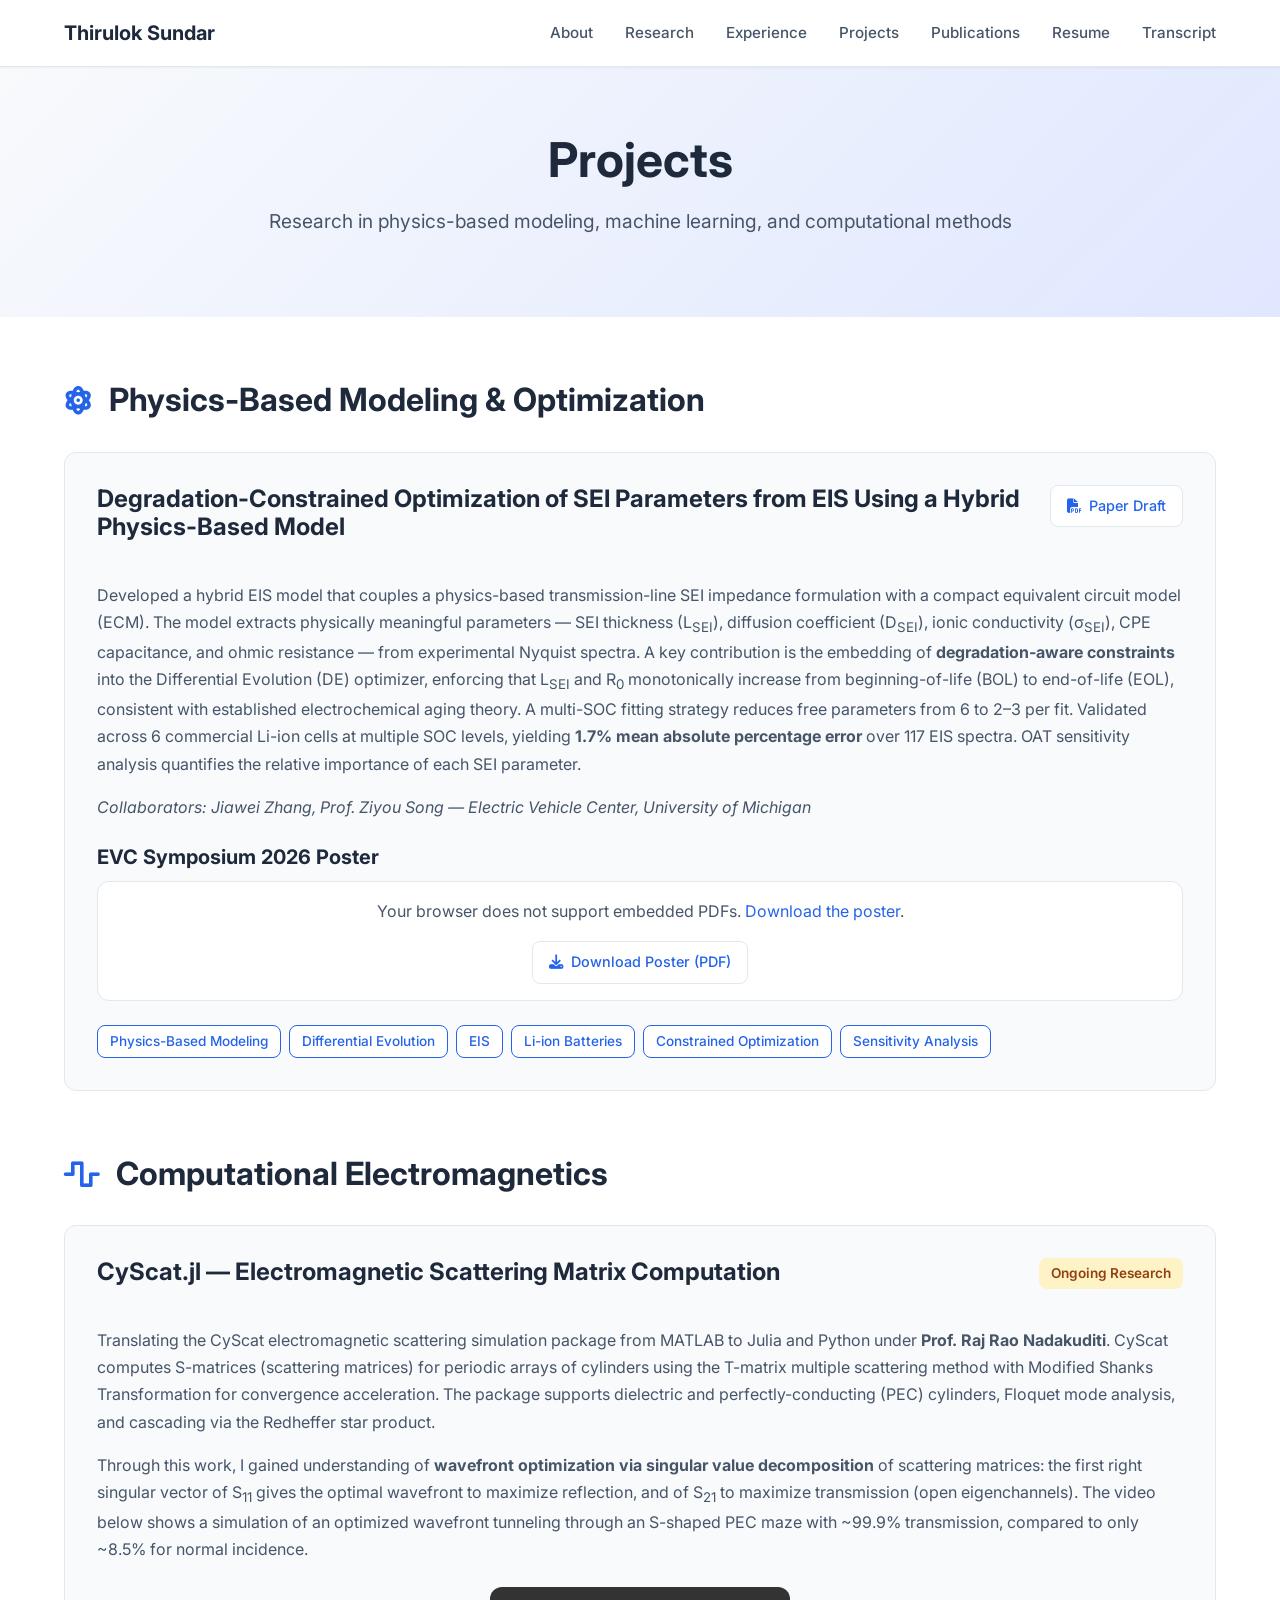
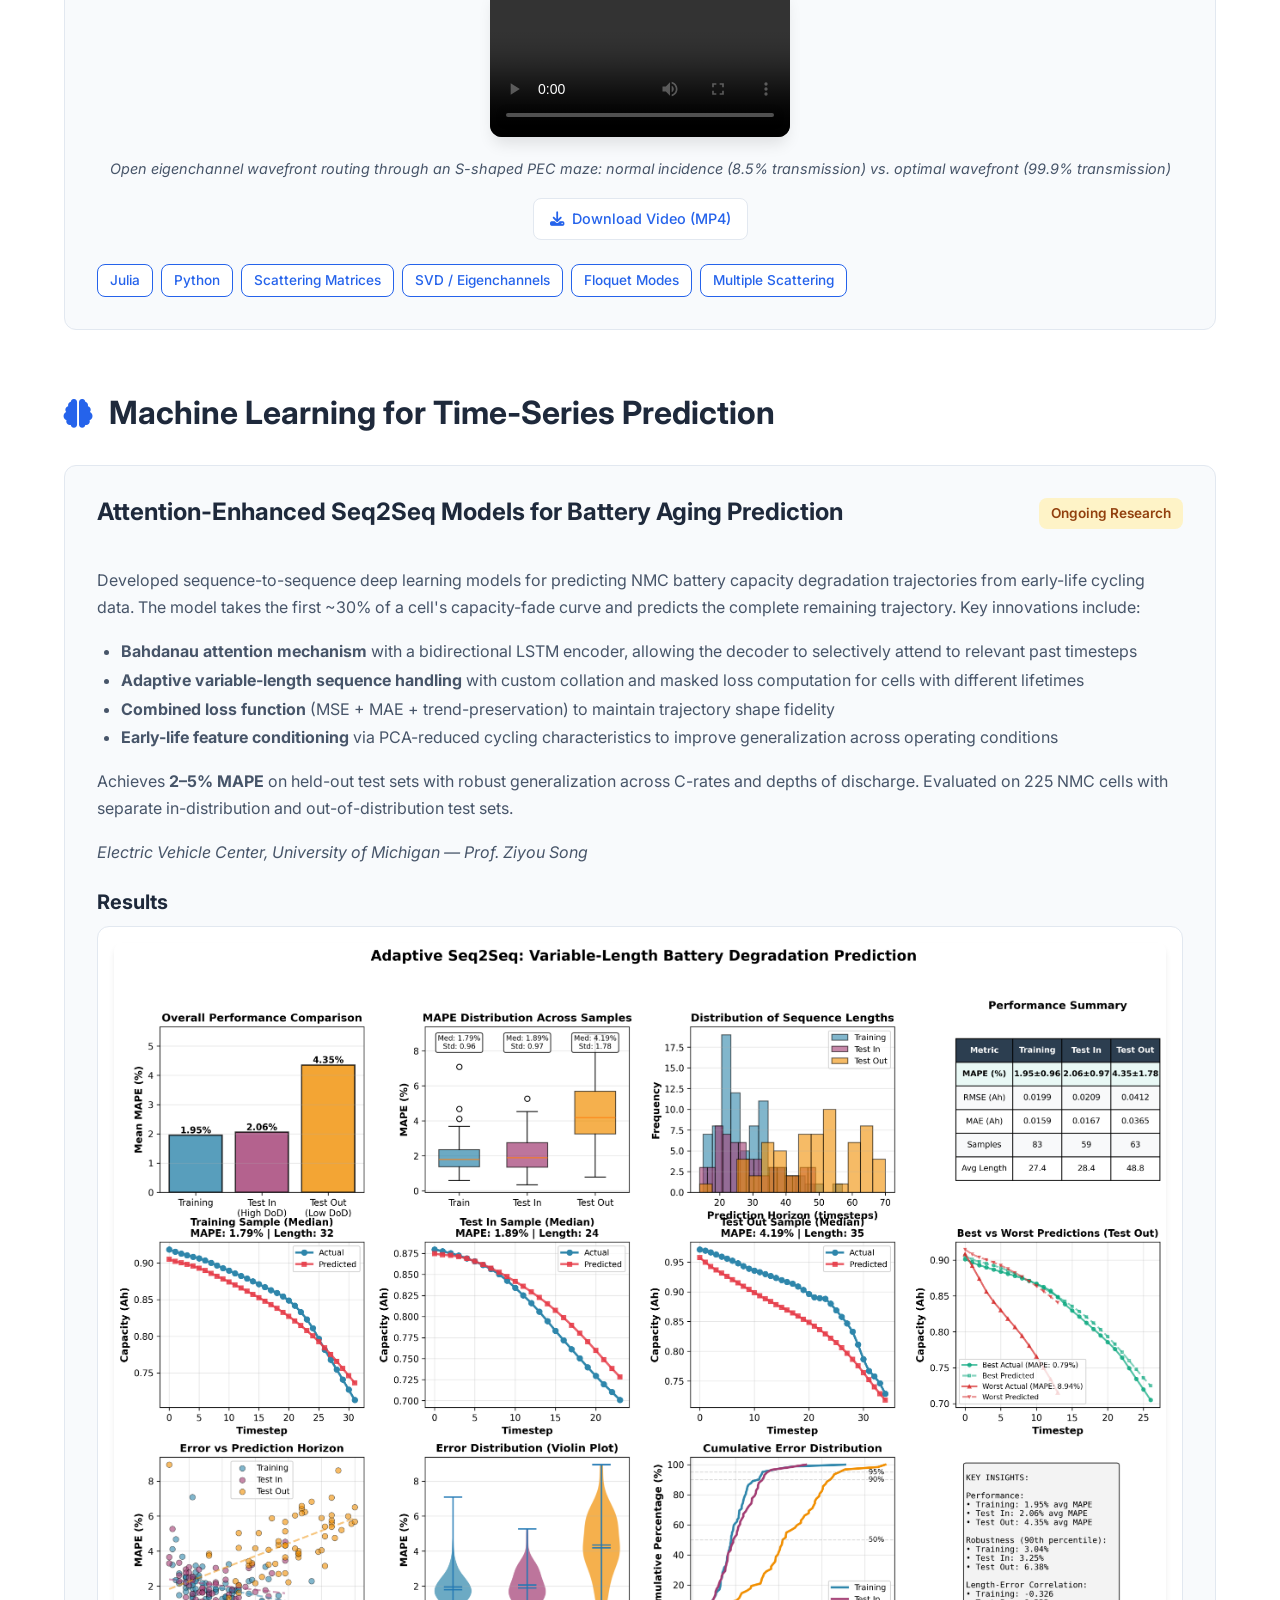
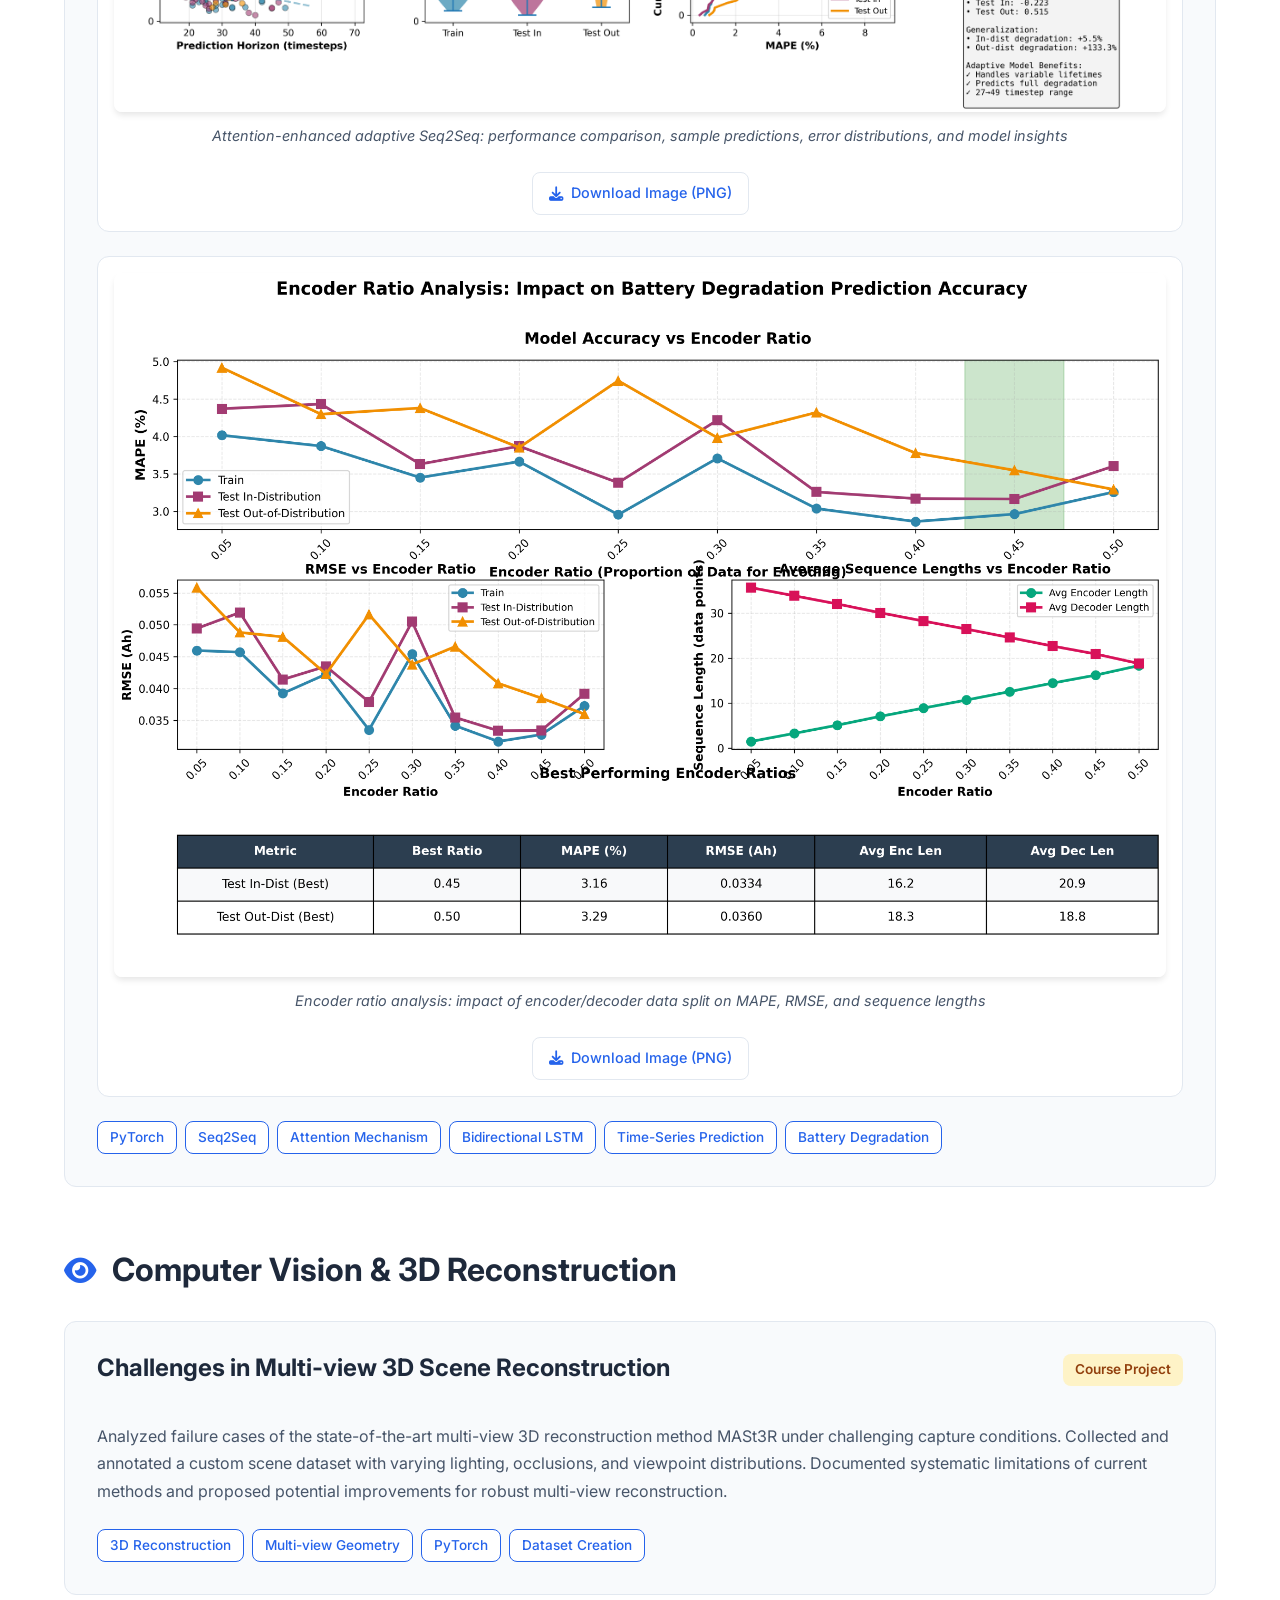
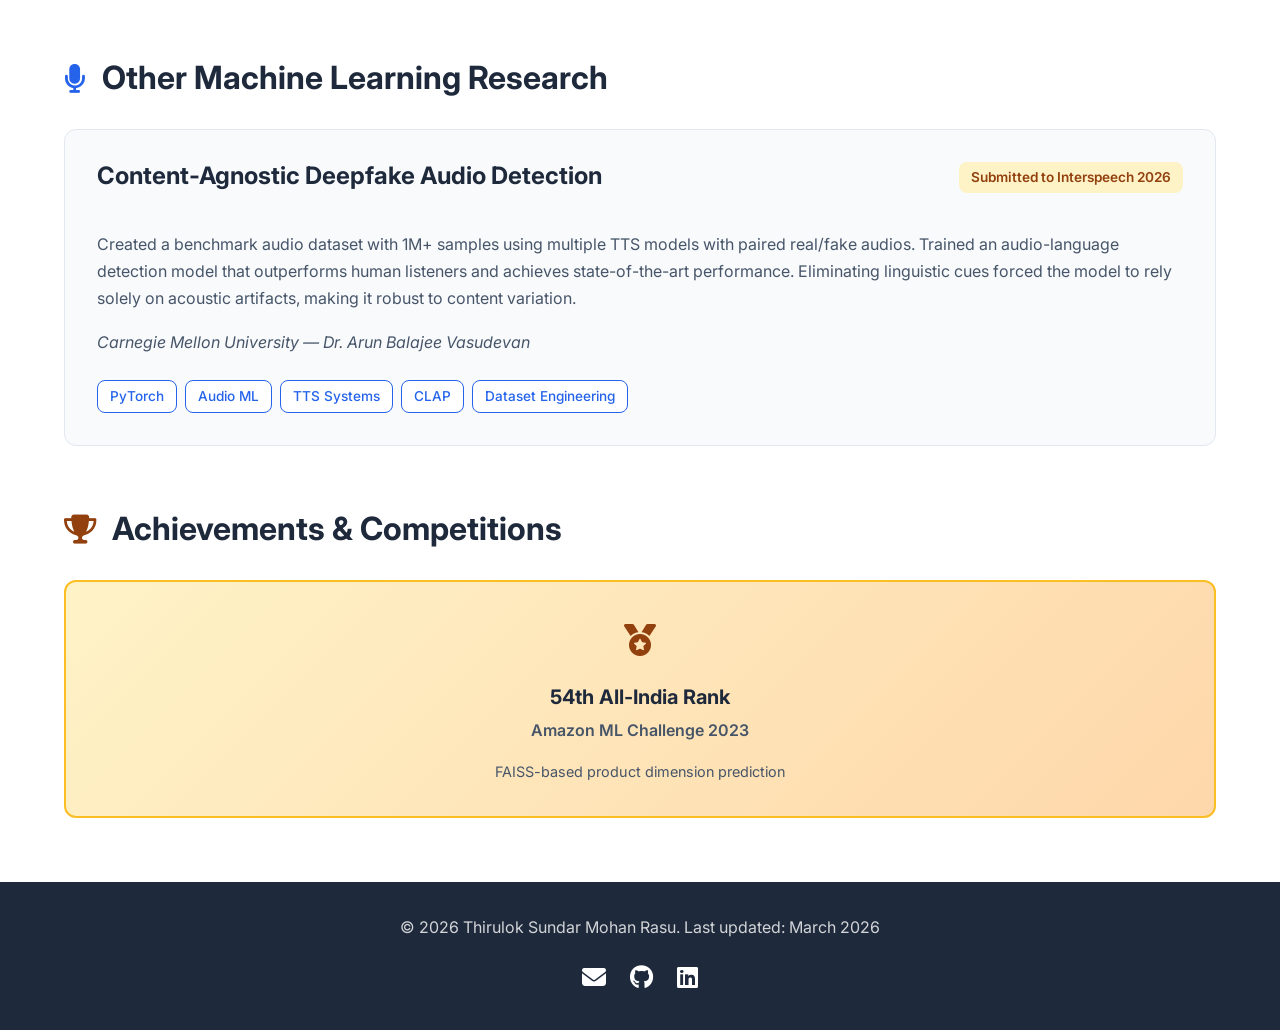
==== commit 61b8efd7: "update" ====
--- a/projects.html
+++ b/projects.html
@@ -194,6 +194,29 @@
                 </div>
             </div>
 
+            <!-- Computer Vision & 3D Reconstruction -->
+            <div class="category-section" id="cv-projects">
+                <h2 class="category-title">
+                    <span class="category-icon"><i class="fas fa-eye" style="font-size:1.8rem;color:var(--primary-color)"></i></span> Computer Vision & 3D Reconstruction
+                </h2>
+
+                <div class="project-detailed">
+                    <div class="project-detailed-header">
+                        <h3>Challenges in Multi-view 3D Scene Reconstruction</h3>
+                        <span class="project-status">Course Project</span>
+                    </div>
+                    <p class="project-description">
+                        Analyzed failure cases of the state-of-the-art multi-view 3D reconstruction method MASt3R under challenging capture conditions. Collected and annotated a custom scene dataset with varying lighting, occlusions, and viewpoint distributions. Documented systematic limitations of current methods and proposed potential improvements for robust multi-view reconstruction.
+                    </p>
+                    <div class="project-tech">
+                        <span class="tech-badge">3D Reconstruction</span>
+                        <span class="tech-badge">Multi-view Geometry</span>
+                        <span class="tech-badge">PyTorch</span>
+                        <span class="tech-badge">Dataset Creation</span>
+                    </div>
+                </div>
+            </div>
+
             <!-- Other ML / Audio -->
             <div class="category-section">
                 <h2 class="category-title">
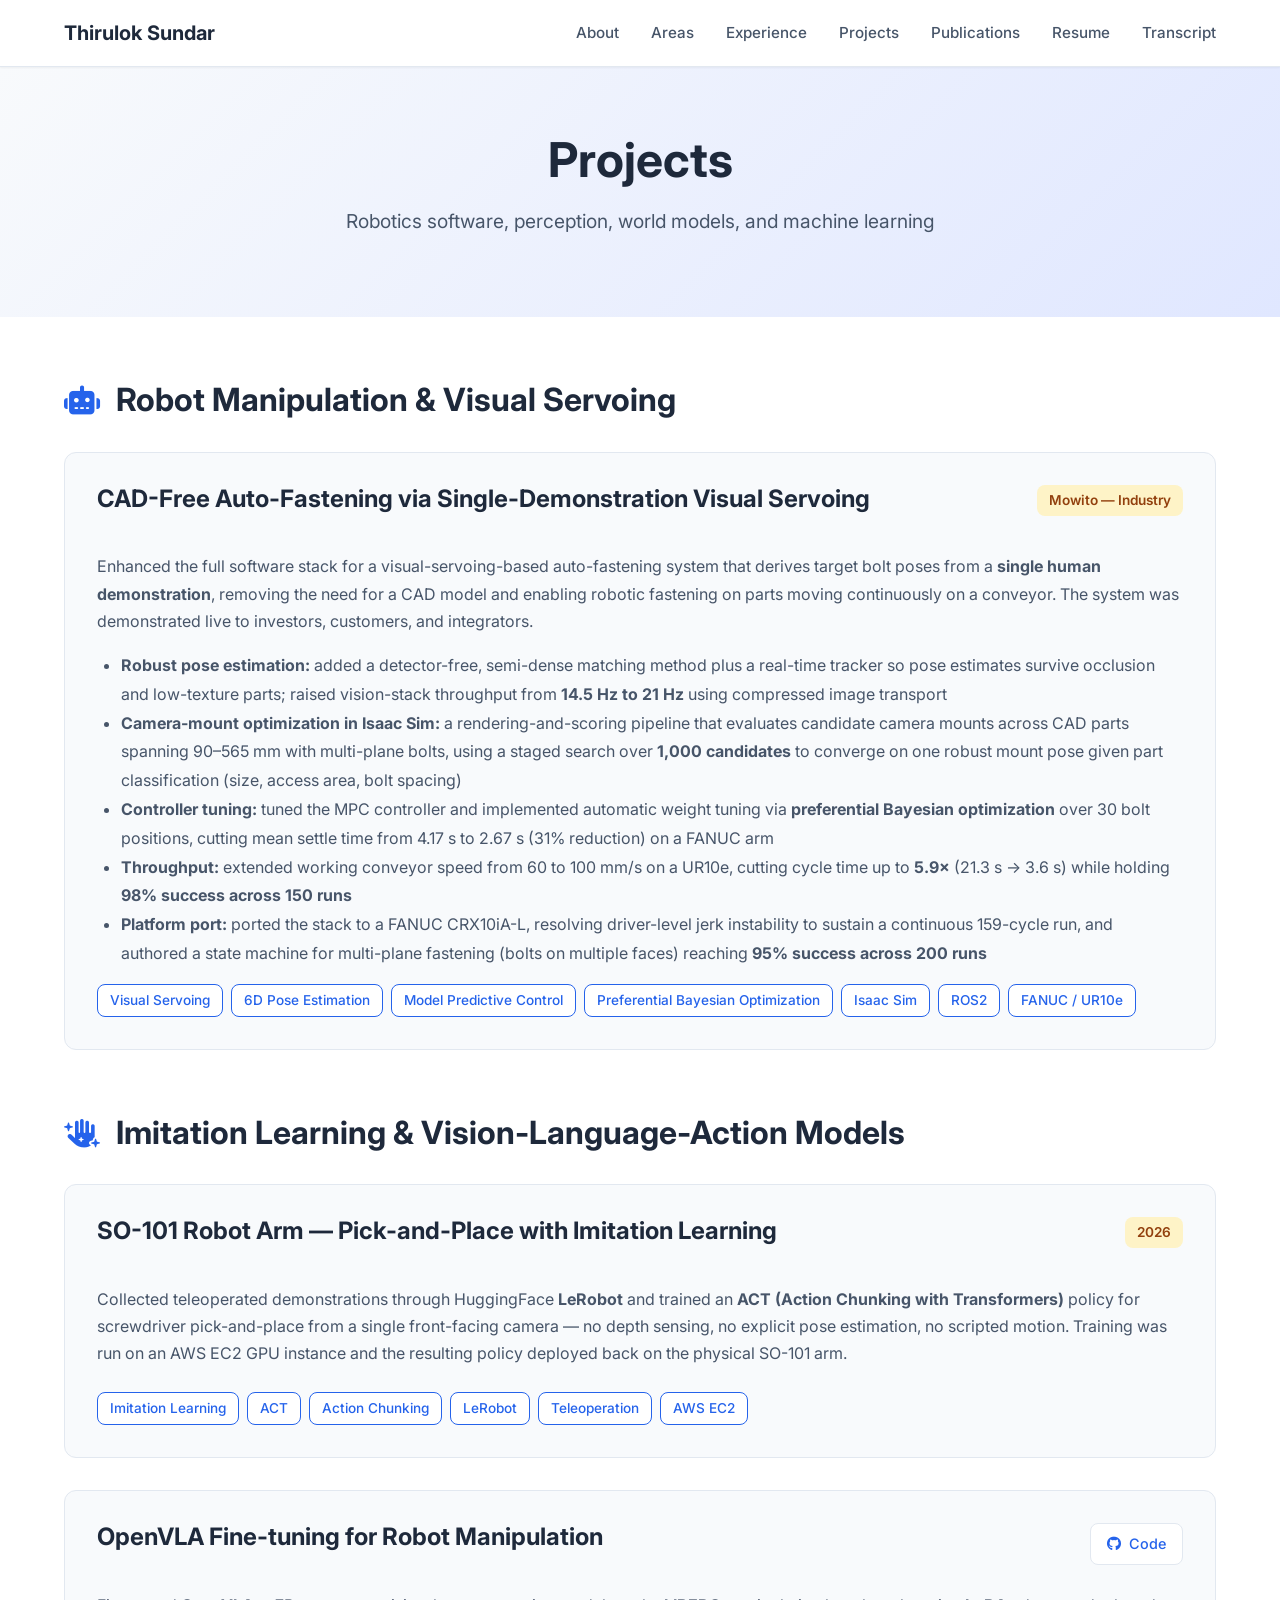
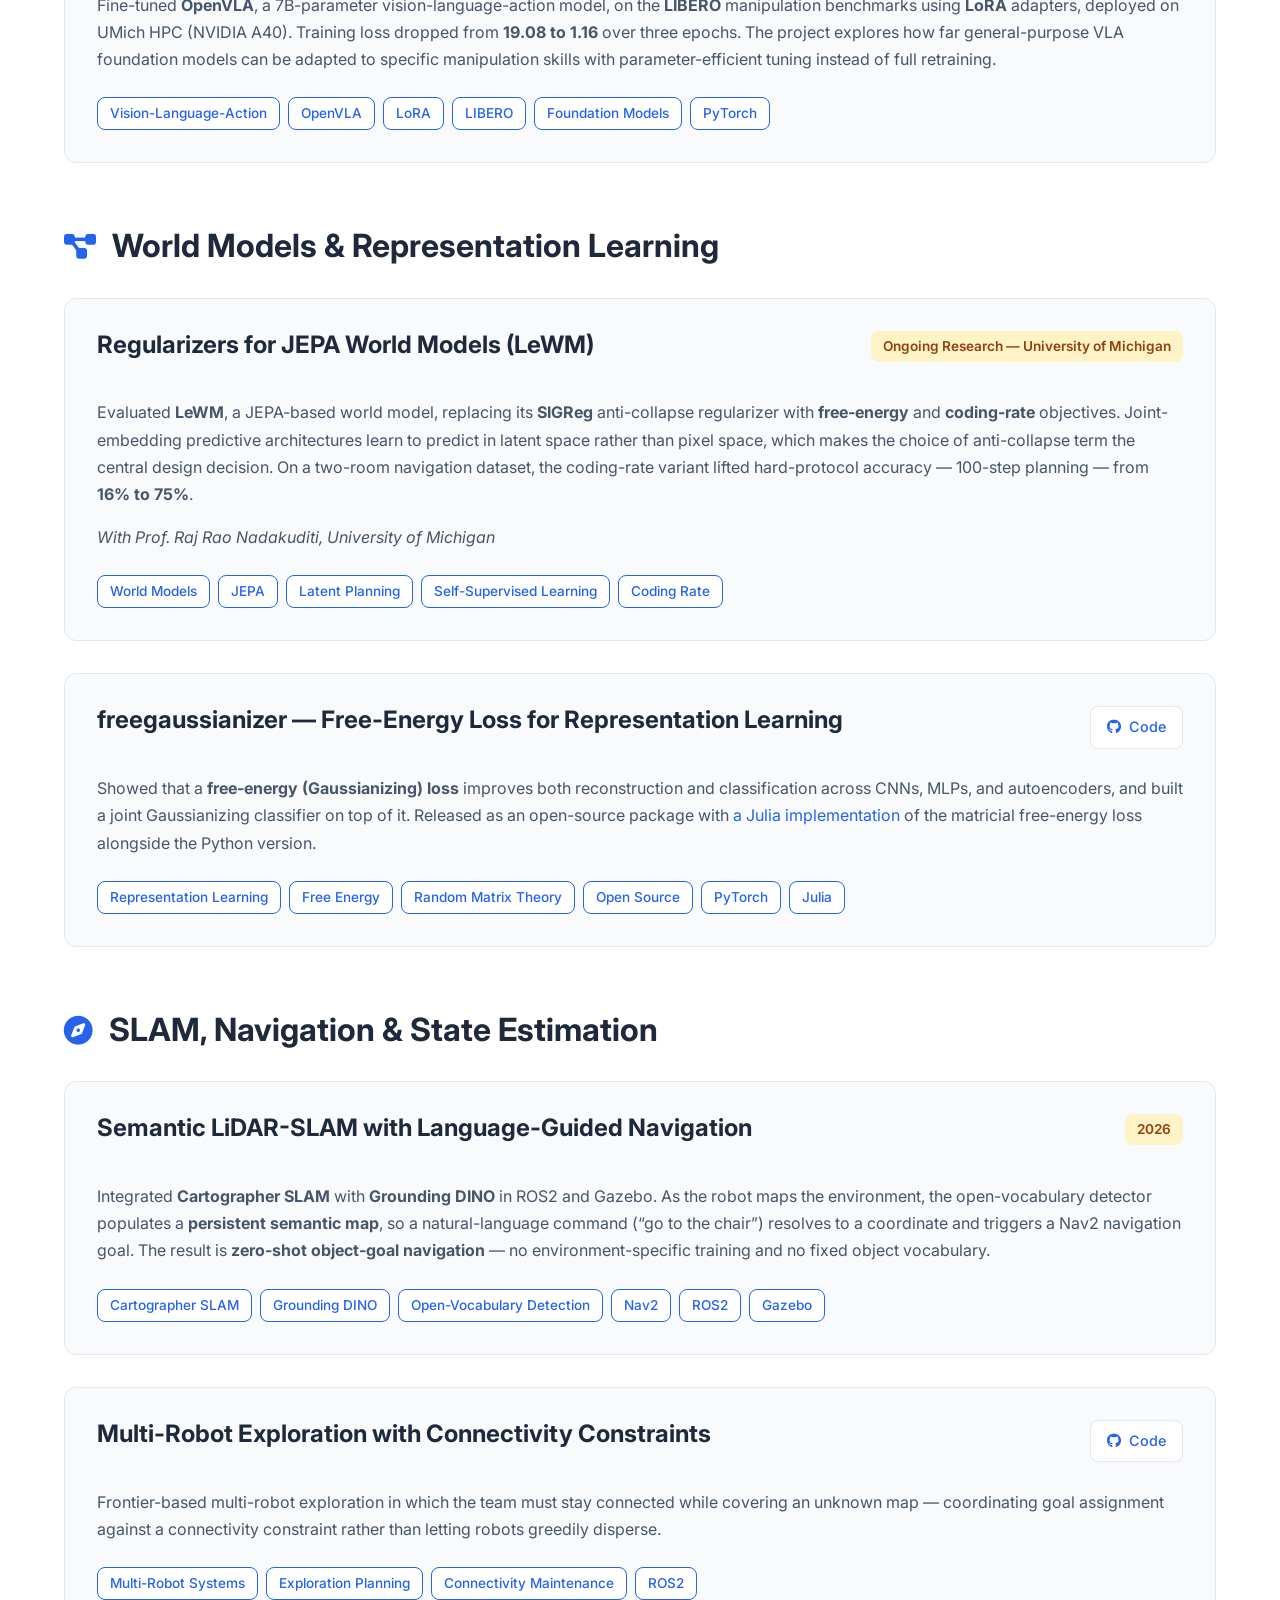
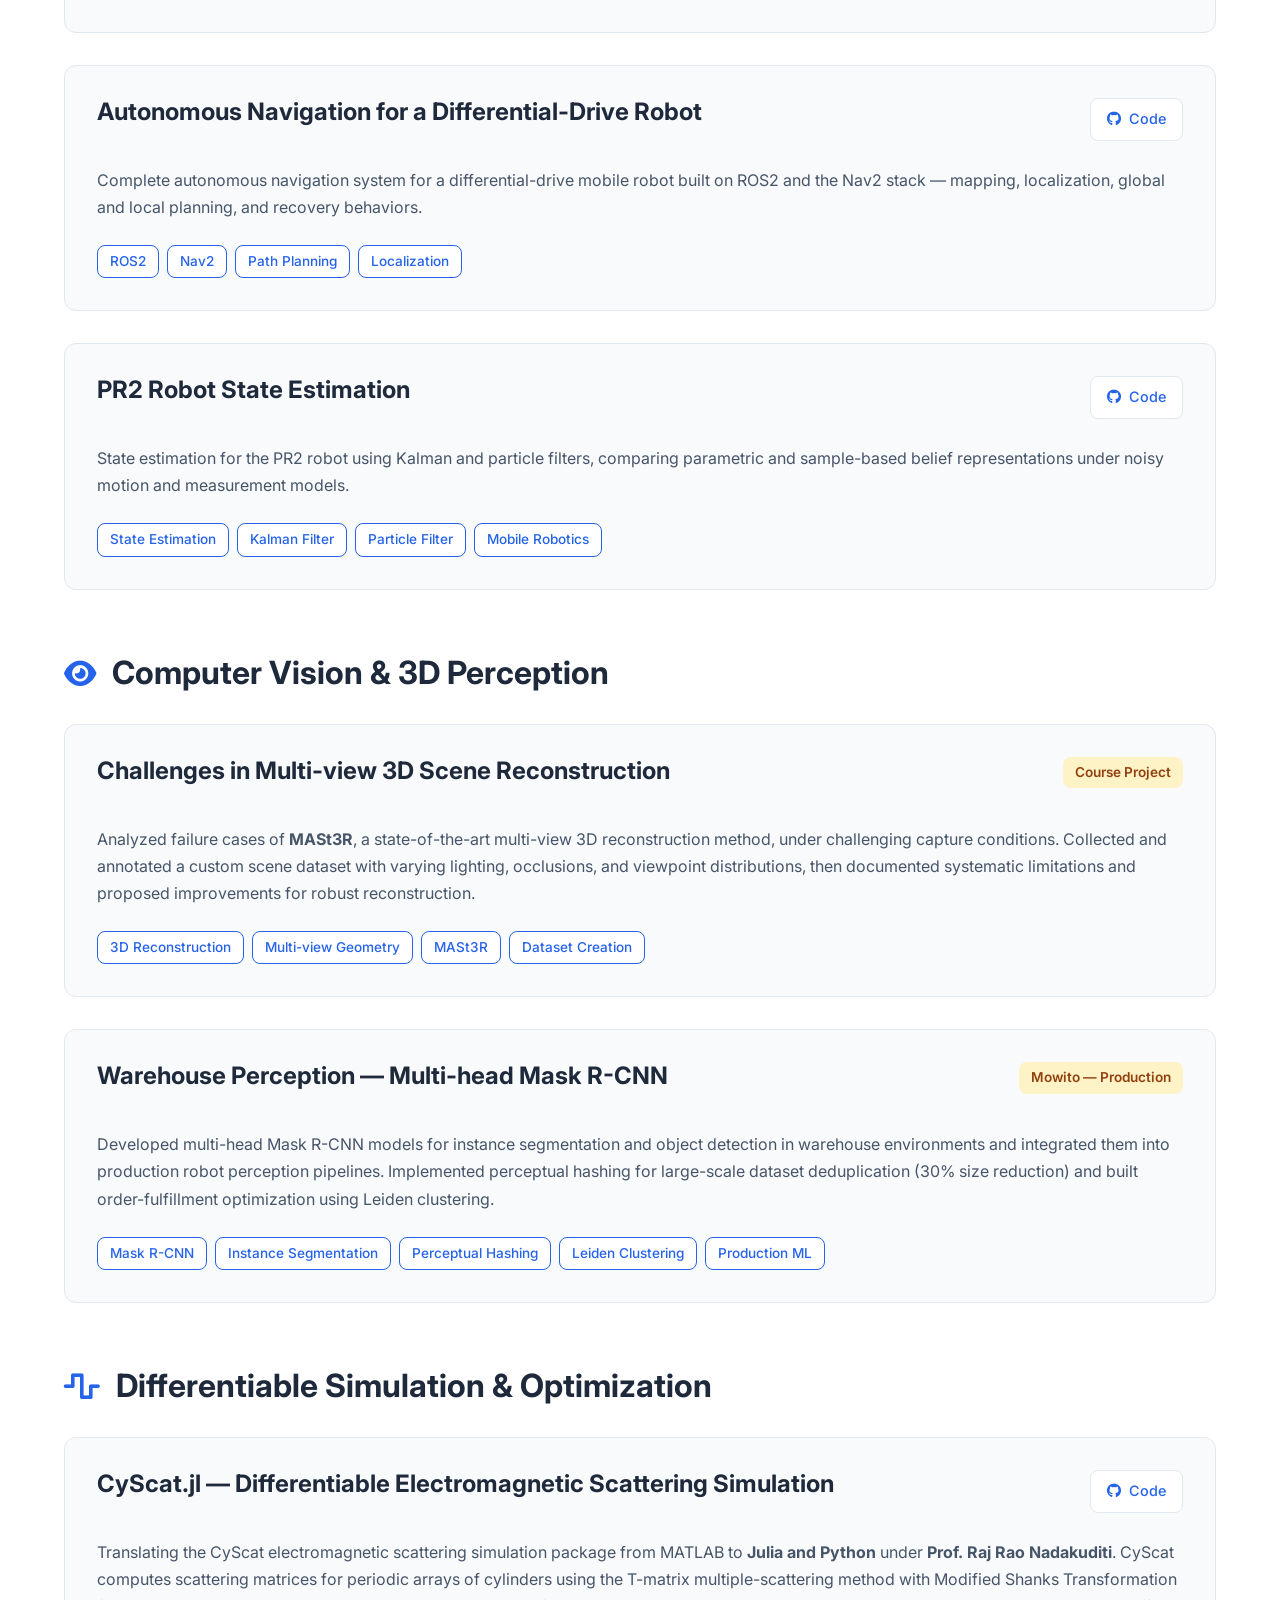
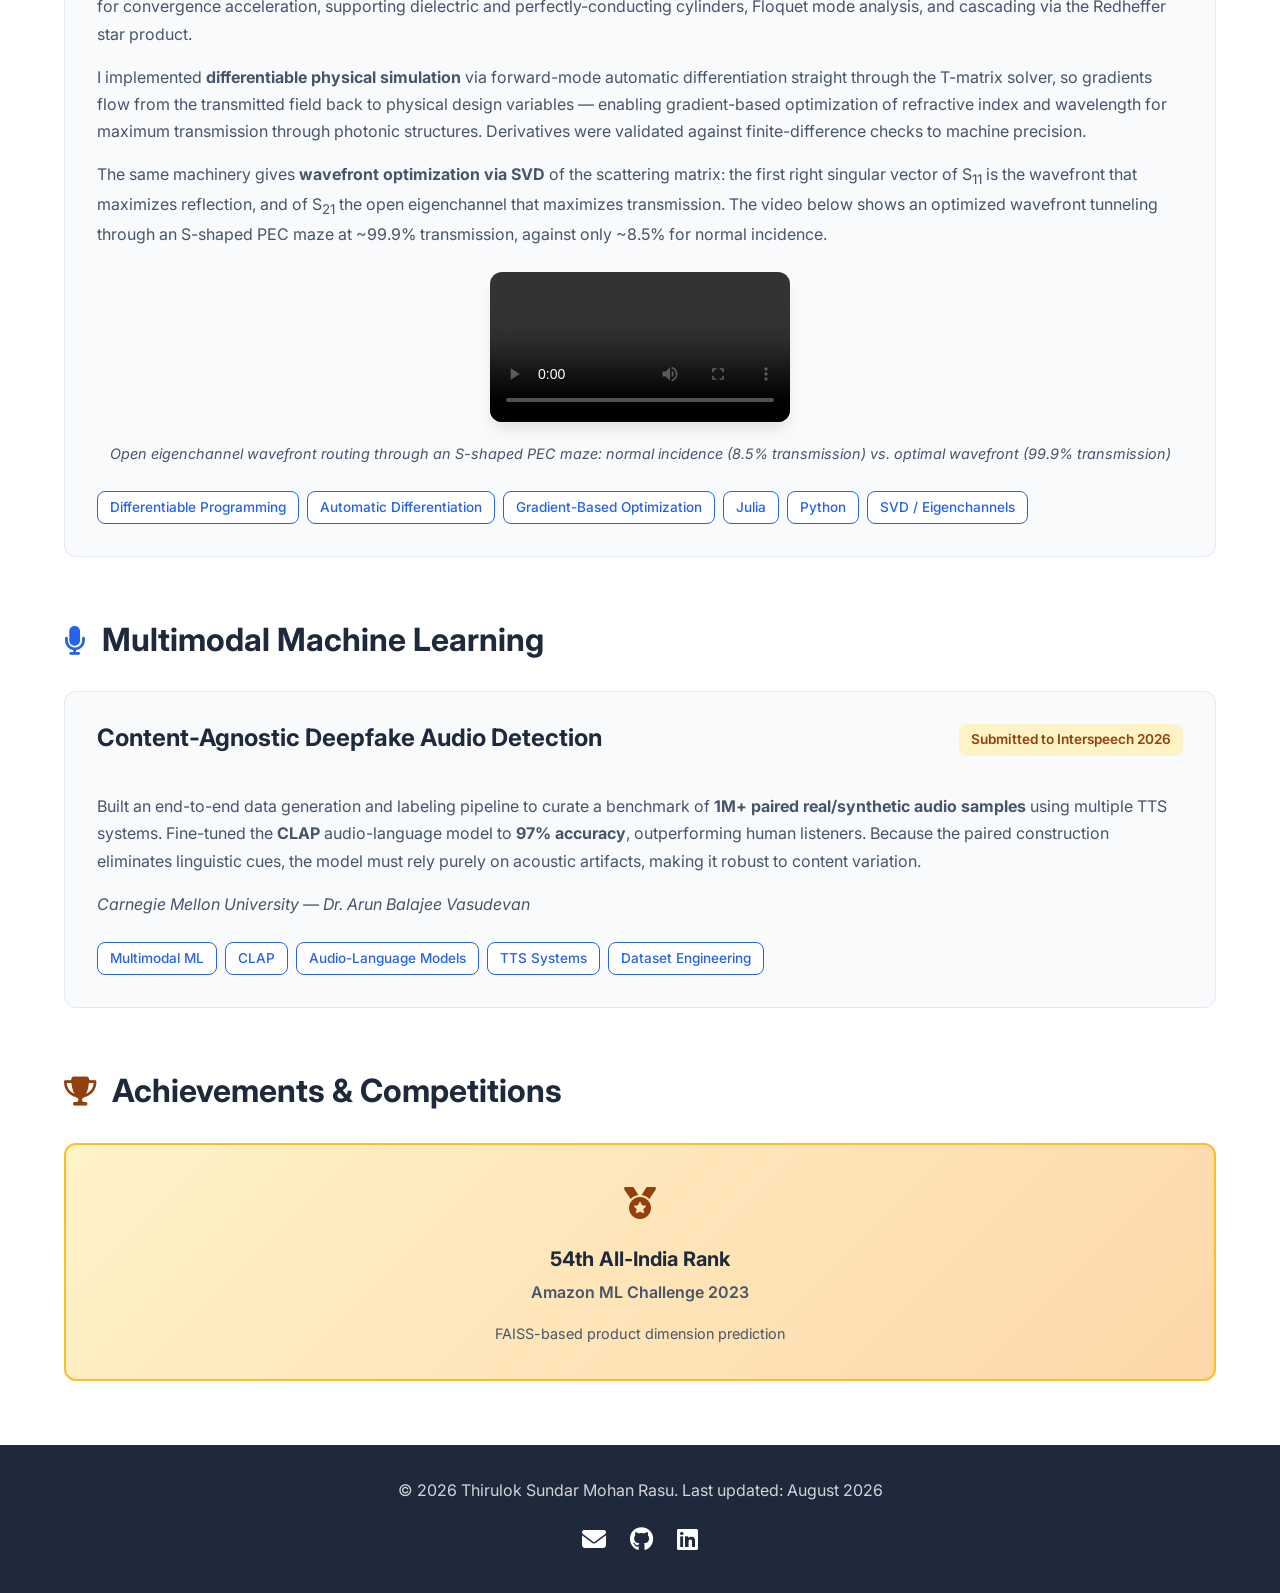
==== commit d18ccc45: "Refocus site on robotics, software, and ML Update resume and UM transcript to the latest versions, a" ====
--- a/projects.html
+++ b/projects.html
@@ -15,11 +15,11 @@
             <a href="index.html" class="logo">Thirulok Sundar</a>
             <ul class="nav-menu">
                 <li><a href="index.html#about" class="nav-link">About</a></li>
-                <li><a href="index.html#research" class="nav-link">Research</a></li>
+                <li><a href="index.html#research" class="nav-link">Areas</a></li>
                 <li><a href="index.html#experience" class="nav-link">Experience</a></li>
                 <li><a href="projects.html" class="nav-link active">Projects</a></li>
                 <li><a href="publications.html" class="nav-link">Publications</a></li>
-                <li><a href="docs/CV.pdf" class="nav-link" target="_blank">Resume</a></li>
+                <li><a href="docs/Thirulok_Sundar_Resume.pdf" class="nav-link" target="_blank">Resume</a></li>
                 <li><a href="docs/UM_transcript.pdf" class="nav-link" target="_blank">Transcript</a></li>
             </ul>
             <div class="hamburger">
@@ -34,74 +34,279 @@
     <section class="page-header">
         <div class="container">
             <h1>Projects</h1>
-            <p>Research in physics-based modeling, machine learning, and computational methods</p>
+            <p>Robotics software, perception, world models, and machine learning</p>
         </div>
     </section>
 
     <!-- Projects Section -->
     <section class="section">
         <div class="container">
-            <!-- Physics-Based Modeling -->
-            <div class="category-section" id="eis-modeling">
-                <h2 class="category-title">
-                    <span class="category-icon"><i class="fas fa-atom" style="font-size:1.8rem;color:var(--primary-color)"></i></span> Physics-Based Modeling & Optimization
-                </h2>
-
-                <div class="project-detailed">
-                    <div class="project-detailed-header">
-                        <h3>Degradation-Constrained Optimization of SEI Parameters from EIS Using a Hybrid Physics-Based Model</h3>
-                        <a href="Hybrid_Physics_model_for_EIS.pdf" class="github-link" target="_blank">
-                            <i class="fas fa-file-pdf"></i> Paper Draft
-                        </a>
-                    </div>
-                    <p class="project-description">
-                        Developed a hybrid EIS model that couples a physics-based transmission-line SEI impedance formulation with a compact equivalent circuit model (ECM). The model extracts physically meaningful parameters &mdash; SEI thickness (L<sub>SEI</sub>), diffusion coefficient (D<sub>SEI</sub>), ionic conductivity (&sigma;<sub>SEI</sub>), CPE capacitance, and ohmic resistance &mdash; from experimental Nyquist spectra. A key contribution is the embedding of <strong>degradation-aware constraints</strong> into the Differential Evolution (DE) optimizer, enforcing that L<sub>SEI</sub> and R<sub>0</sub> monotonically increase from beginning-of-life (BOL) to end-of-life (EOL), consistent with established electrochemical aging theory. A multi-SOC fitting strategy reduces free parameters from 6 to 2&ndash;3 per fit. Validated across 6 commercial Li-ion cells at multiple SOC levels, yielding <strong>1.7% mean absolute percentage error</strong> over 117 EIS spectra. OAT sensitivity analysis quantifies the relative importance of each SEI parameter.
+
+            <!-- Robot Manipulation -->
+            <div class="category-section" id="visual-servoing">
+                <h2 class="category-title">
+                    <span class="category-icon"><i class="fas fa-robot" style="font-size:1.8rem;color:var(--primary-color)"></i></span> Robot Manipulation &amp; Visual Servoing
+                </h2>
+
+                <div class="project-detailed">
+                    <div class="project-detailed-header">
+                        <h3>CAD-Free Auto-Fastening via Single-Demonstration Visual Servoing</h3>
+                        <span class="project-status">Mowito &mdash; Industry</span>
+                    </div>
+                    <p class="project-description">
+                        Enhanced the full software stack for a visual-servoing-based auto-fastening system that derives target bolt poses from a <strong>single human demonstration</strong>, removing the need for a CAD model and enabling robotic fastening on parts moving continuously on a conveyor. The system was demonstrated live to investors, customers, and integrators.
+                    </p>
+                    <ul style="color: var(--text-secondary); margin: -0.5rem 0 1rem 1.5rem; line-height: 1.8;">
+                        <li><strong>Robust pose estimation:</strong> added a detector-free, semi-dense matching method plus a real-time tracker so pose estimates survive occlusion and low-texture parts; raised vision-stack throughput from <strong>14.5&nbsp;Hz to 21&nbsp;Hz</strong> using compressed image transport</li>
+                        <li><strong>Camera-mount optimization in Isaac Sim:</strong> a rendering-and-scoring pipeline that evaluates candidate camera mounts across CAD parts spanning 90&ndash;565&nbsp;mm with multi-plane bolts, using a staged search over <strong>1,000 candidates</strong> to converge on one robust mount pose given part classification (size, access area, bolt spacing)</li>
+                        <li><strong>Controller tuning:</strong> tuned the MPC controller and implemented automatic weight tuning via <strong>preferential Bayesian optimization</strong> over 30 bolt positions, cutting mean settle time from 4.17&nbsp;s to 2.67&nbsp;s (31% reduction) on a FANUC arm</li>
+                        <li><strong>Throughput:</strong> extended working conveyor speed from 60 to 100&nbsp;mm/s on a UR10e, cutting cycle time up to <strong>5.9&times;</strong> (21.3&nbsp;s &rarr; 3.6&nbsp;s) while holding <strong>98% success across 150 runs</strong></li>
+                        <li><strong>Platform port:</strong> ported the stack to a FANUC CRX10iA-L, resolving driver-level jerk instability to sustain a continuous 159-cycle run, and authored a state machine for multi-plane fastening (bolts on multiple faces) reaching <strong>95% success across 200 runs</strong></li>
+                    </ul>
+                    <div class="project-tech">
+                        <span class="tech-badge">Visual Servoing</span>
+                        <span class="tech-badge">6D Pose Estimation</span>
+                        <span class="tech-badge">Model Predictive Control</span>
+                        <span class="tech-badge">Preferential Bayesian Optimization</span>
+                        <span class="tech-badge">Isaac Sim</span>
+                        <span class="tech-badge">ROS2</span>
+                        <span class="tech-badge">FANUC / UR10e</span>
+                    </div>
+                </div>
+            </div>
+
+            <!-- Imitation Learning & VLAs -->
+            <div class="category-section" id="imitation-learning">
+                <h2 class="category-title">
+                    <span class="category-icon"><i class="fas fa-hand-sparkles" style="font-size:1.8rem;color:var(--primary-color)"></i></span> Imitation Learning &amp; Vision-Language-Action Models
+                </h2>
+
+                <div class="project-detailed" id="act-so101">
+                    <div class="project-detailed-header">
+                        <h3>SO-101 Robot Arm &mdash; Pick-and-Place with Imitation Learning</h3>
+                        <span class="project-status">2026</span>
+                    </div>
+                    <p class="project-description">
+                        Collected teleoperated demonstrations through HuggingFace <strong>LeRobot</strong> and trained an <strong>ACT (Action Chunking with Transformers)</strong> policy for screwdriver pick-and-place from a single front-facing camera &mdash; no depth sensing, no explicit pose estimation, no scripted motion. Training was run on an AWS EC2 GPU instance and the resulting policy deployed back on the physical SO-101 arm.
+                    </p>
+                    <div class="project-tech">
+                        <span class="tech-badge">Imitation Learning</span>
+                        <span class="tech-badge">ACT</span>
+                        <span class="tech-badge">Action Chunking</span>
+                        <span class="tech-badge">LeRobot</span>
+                        <span class="tech-badge">Teleoperation</span>
+                        <span class="tech-badge">AWS EC2</span>
+                    </div>
+                </div>
+
+                <div class="project-detailed" id="openvla">
+                    <div class="project-detailed-header">
+                        <h3>OpenVLA Fine-tuning for Robot Manipulation</h3>
+                        <a href="https://github.com/Thiruloksundar/OpenVLA-Libero-finetuning" class="github-link" target="_blank">
+                            <i class="fab fa-github"></i> Code
+                        </a>
+                    </div>
+                    <p class="project-description">
+                        Fine-tuned <strong>OpenVLA</strong>, a 7B-parameter vision-language-action model, on the <strong>LIBERO</strong> manipulation benchmarks using <strong>LoRA</strong> adapters, deployed on UMich HPC (NVIDIA A40). Training loss dropped from <strong>19.08 to 1.16</strong> over three epochs. The project explores how far general-purpose VLA foundation models can be adapted to specific manipulation skills with parameter-efficient tuning instead of full retraining.
+                    </p>
+                    <div class="project-tech">
+                        <span class="tech-badge">Vision-Language-Action</span>
+                        <span class="tech-badge">OpenVLA</span>
+                        <span class="tech-badge">LoRA</span>
+                        <span class="tech-badge">LIBERO</span>
+                        <span class="tech-badge">Foundation Models</span>
+                        <span class="tech-badge">PyTorch</span>
+                    </div>
+                </div>
+            </div>
+
+            <!-- World Models -->
+            <div class="category-section" id="world-models">
+                <h2 class="category-title">
+                    <span class="category-icon"><i class="fas fa-diagram-project" style="font-size:1.8rem;color:var(--primary-color)"></i></span> World Models &amp; Representation Learning
+                </h2>
+
+                <div class="project-detailed" id="lewm">
+                    <div class="project-detailed-header">
+                        <h3>Regularizers for JEPA World Models (LeWM)</h3>
+                        <span class="project-status">Ongoing Research &mdash; University of Michigan</span>
+                    </div>
+                    <p class="project-description">
+                        Evaluated <strong>LeWM</strong>, a JEPA-based world model, replacing its <strong>SIGReg</strong> anti-collapse regularizer with <strong>free-energy</strong> and <strong>coding-rate</strong> objectives. Joint-embedding predictive architectures learn to predict in latent space rather than pixel space, which makes the choice of anti-collapse term the central design decision. On a two-room navigation dataset, the coding-rate variant lifted hard-protocol accuracy &mdash; 100-step planning &mdash; from <strong>16% to 75%</strong>.
                     </p>
                     <p class="project-description" style="margin-top: -0.5rem;">
-                        <em>Collaborators: Jiawei Zhang, Prof. Ziyou Song &mdash; Electric Vehicle Center, University of Michigan</em>
-                    </p>
-                    <!-- Poster -->
-                    <div style="margin: 1.5rem 0;">
-                        <h4 style="margin-bottom: 0.75rem; color: var(--text-primary);">EVC Symposium 2026 Poster</h4>
-                        <div style="text-align: center; background: var(--bg-color); padding: 1rem; border-radius: var(--radius-lg); border: 1px solid var(--border-color);">
-                            <object data="docs/EVC_Symposium_2026_poster.pdf" type="application/pdf" width="100%" height="600" style="border-radius: var(--radius-md);">
-                                <p>Your browser does not support embedded PDFs. <a href="docs/EVC_Symposium_2026_poster.pdf" target="_blank">Download the poster</a>.</p>
-                            </object>
-                            <div style="margin-top: 0.75rem;">
-                                <a href="docs/EVC_Symposium_2026_poster.pdf" download class="pub-link" style="display: inline-flex; align-items: center; gap: 0.5rem;">
-                                    <i class="fas fa-download"></i> Download Poster (PDF)
-                                </a>
-                            </div>
-                        </div>
-                    </div>
-
-                    <div class="project-tech">
-                        <span class="tech-badge">Physics-Based Modeling</span>
-                        <span class="tech-badge">Differential Evolution</span>
-                        <span class="tech-badge">EIS</span>
-                        <span class="tech-badge">Li-ion Batteries</span>
-                        <span class="tech-badge">Constrained Optimization</span>
-                        <span class="tech-badge">Sensitivity Analysis</span>
-                    </div>
-                </div>
-            </div>
-
-            <!-- Computational EM -->
+                        <em>With Prof. Raj Rao Nadakuditi, University of Michigan</em>
+                    </p>
+                    <div class="project-tech">
+                        <span class="tech-badge">World Models</span>
+                        <span class="tech-badge">JEPA</span>
+                        <span class="tech-badge">Latent Planning</span>
+                        <span class="tech-badge">Self-Supervised Learning</span>
+                        <span class="tech-badge">Coding Rate</span>
+                    </div>
+                </div>
+
+                <div class="project-detailed" id="freegaussianizer">
+                    <div class="project-detailed-header">
+                        <h3>freegaussianizer &mdash; Free-Energy Loss for Representation Learning</h3>
+                        <a href="https://github.com/Thiruloksundar/FreeGaussianizer" class="github-link" target="_blank">
+                            <i class="fab fa-github"></i> Code
+                        </a>
+                    </div>
+                    <p class="project-description">
+                        Showed that a <strong>free-energy (Gaussianizing) loss</strong> improves both reconstruction and classification across CNNs, MLPs, and autoencoders, and built a joint Gaussianizing classifier on top of it. Released as an open-source package with <a href="https://github.com/Thiruloksundar/FreeGaussianizer.jl" target="_blank">a Julia implementation</a> of the matricial free-energy loss alongside the Python version.
+                    </p>
+                    <div class="project-tech">
+                        <span class="tech-badge">Representation Learning</span>
+                        <span class="tech-badge">Free Energy</span>
+                        <span class="tech-badge">Random Matrix Theory</span>
+                        <span class="tech-badge">Open Source</span>
+                        <span class="tech-badge">PyTorch</span>
+                        <span class="tech-badge">Julia</span>
+                    </div>
+                </div>
+            </div>
+
+            <!-- SLAM & Navigation -->
+            <div class="category-section" id="semantic-slam">
+                <h2 class="category-title">
+                    <span class="category-icon"><i class="fas fa-compass" style="font-size:1.8rem;color:var(--primary-color)"></i></span> SLAM, Navigation &amp; State Estimation
+                </h2>
+
+                <div class="project-detailed">
+                    <div class="project-detailed-header">
+                        <h3>Semantic LiDAR-SLAM with Language-Guided Navigation</h3>
+                        <span class="project-status">2026</span>
+                    </div>
+                    <p class="project-description">
+                        Integrated <strong>Cartographer SLAM</strong> with <strong>Grounding DINO</strong> in ROS2 and Gazebo. As the robot maps the environment, the open-vocabulary detector populates a <strong>persistent semantic map</strong>, so a natural-language command (&ldquo;go to the chair&rdquo;) resolves to a coordinate and triggers a Nav2 navigation goal. The result is <strong>zero-shot object-goal navigation</strong> &mdash; no environment-specific training and no fixed object vocabulary.
+                    </p>
+                    <div class="project-tech">
+                        <span class="tech-badge">Cartographer SLAM</span>
+                        <span class="tech-badge">Grounding DINO</span>
+                        <span class="tech-badge">Open-Vocabulary Detection</span>
+                        <span class="tech-badge">Nav2</span>
+                        <span class="tech-badge">ROS2</span>
+                        <span class="tech-badge">Gazebo</span>
+                    </div>
+                </div>
+
+                <div class="project-detailed">
+                    <div class="project-detailed-header">
+                        <h3>Multi-Robot Exploration with Connectivity Constraints</h3>
+                        <a href="https://github.com/Thiruloksundar/Connected-Robot-Exploration" class="github-link" target="_blank">
+                            <i class="fab fa-github"></i> Code
+                        </a>
+                    </div>
+                    <p class="project-description">
+                        Frontier-based multi-robot exploration in which the team must stay connected while covering an unknown map &mdash; coordinating goal assignment against a connectivity constraint rather than letting robots greedily disperse.
+                    </p>
+                    <div class="project-tech">
+                        <span class="tech-badge">Multi-Robot Systems</span>
+                        <span class="tech-badge">Exploration Planning</span>
+                        <span class="tech-badge">Connectivity Maintenance</span>
+                        <span class="tech-badge">ROS2</span>
+                    </div>
+                </div>
+
+                <div class="project-detailed">
+                    <div class="project-detailed-header">
+                        <h3>Autonomous Navigation for a Differential-Drive Robot</h3>
+                        <a href="https://github.com/Thiruloksundar/Autonomous-Robot-Navigation" class="github-link" target="_blank">
+                            <i class="fab fa-github"></i> Code
+                        </a>
+                    </div>
+                    <p class="project-description">
+                        Complete autonomous navigation system for a differential-drive mobile robot built on ROS2 and the Nav2 stack &mdash; mapping, localization, global and local planning, and recovery behaviors.
+                    </p>
+                    <div class="project-tech">
+                        <span class="tech-badge">ROS2</span>
+                        <span class="tech-badge">Nav2</span>
+                        <span class="tech-badge">Path Planning</span>
+                        <span class="tech-badge">Localization</span>
+                    </div>
+                </div>
+
+                <div class="project-detailed">
+                    <div class="project-detailed-header">
+                        <h3>PR2 Robot State Estimation</h3>
+                        <a href="https://github.com/Thiruloksundar/robot_state_estimation" class="github-link" target="_blank">
+                            <i class="fab fa-github"></i> Code
+                        </a>
+                    </div>
+                    <p class="project-description">
+                        State estimation for the PR2 robot using Kalman and particle filters, comparing parametric and sample-based belief representations under noisy motion and measurement models.
+                    </p>
+                    <div class="project-tech">
+                        <span class="tech-badge">State Estimation</span>
+                        <span class="tech-badge">Kalman Filter</span>
+                        <span class="tech-badge">Particle Filter</span>
+                        <span class="tech-badge">Mobile Robotics</span>
+                    </div>
+                </div>
+            </div>
+
+            <!-- Computer Vision -->
+            <div class="category-section" id="cv-projects">
+                <h2 class="category-title">
+                    <span class="category-icon"><i class="fas fa-eye" style="font-size:1.8rem;color:var(--primary-color)"></i></span> Computer Vision &amp; 3D Perception
+                </h2>
+
+                <div class="project-detailed">
+                    <div class="project-detailed-header">
+                        <h3>Challenges in Multi-view 3D Scene Reconstruction</h3>
+                        <span class="project-status">Course Project</span>
+                    </div>
+                    <p class="project-description">
+                        Analyzed failure cases of <strong>MASt3R</strong>, a state-of-the-art multi-view 3D reconstruction method, under challenging capture conditions. Collected and annotated a custom scene dataset with varying lighting, occlusions, and viewpoint distributions, then documented systematic limitations and proposed improvements for robust reconstruction.
+                    </p>
+                    <div class="project-tech">
+                        <span class="tech-badge">3D Reconstruction</span>
+                        <span class="tech-badge">Multi-view Geometry</span>
+                        <span class="tech-badge">MASt3R</span>
+                        <span class="tech-badge">Dataset Creation</span>
+                    </div>
+                </div>
+
+                <div class="project-detailed">
+                    <div class="project-detailed-header">
+                        <h3>Warehouse Perception &mdash; Multi-head Mask R-CNN</h3>
+                        <span class="project-status">Mowito &mdash; Production</span>
+                    </div>
+                    <p class="project-description">
+                        Developed multi-head Mask R-CNN models for instance segmentation and object detection in warehouse environments and integrated them into production robot perception pipelines. Implemented perceptual hashing for large-scale dataset deduplication (30% size reduction) and built order-fulfillment optimization using Leiden clustering.
+                    </p>
+                    <div class="project-tech">
+                        <span class="tech-badge">Mask R-CNN</span>
+                        <span class="tech-badge">Instance Segmentation</span>
+                        <span class="tech-badge">Perceptual Hashing</span>
+                        <span class="tech-badge">Leiden Clustering</span>
+                        <span class="tech-badge">Production ML</span>
+                    </div>
+                </div>
+            </div>
+
+            <!-- Differentiable Simulation -->
             <div class="category-section" id="cyscat">
                 <h2 class="category-title">
-                    <span class="category-icon"><i class="fas fa-wave-square" style="font-size:1.8rem;color:var(--primary-color)"></i></span> Computational Electromagnetics
-                </h2>
-
-                <div class="project-detailed">
-                    <div class="project-detailed-header">
-                        <h3>CyScat.jl &mdash; Electromagnetic Scattering Matrix Computation</h3>
-                        <span class="project-status">Ongoing Research</span>
-                    </div>
-                    <p class="project-description">
-                        Translating the CyScat electromagnetic scattering simulation package from MATLAB to Julia and Python under <strong>Prof. Raj Rao Nadakuditi</strong>. CyScat computes S-matrices (scattering matrices) for periodic arrays of cylinders using the T-matrix multiple scattering method with Modified Shanks Transformation for convergence acceleration. The package supports dielectric and perfectly-conducting (PEC) cylinders, Floquet mode analysis, and cascading via the Redheffer star product.
+                    <span class="category-icon"><i class="fas fa-wave-square" style="font-size:1.8rem;color:var(--primary-color)"></i></span> Differentiable Simulation &amp; Optimization
+                </h2>
+
+                <div class="project-detailed">
+                    <div class="project-detailed-header">
+                        <h3>CyScat.jl &mdash; Differentiable Electromagnetic Scattering Simulation</h3>
+                        <a href="https://github.com/Thiruloksundar/CyScat.jl" class="github-link" target="_blank">
+                            <i class="fab fa-github"></i> Code
+                        </a>
+                    </div>
+                    <p class="project-description">
+                        Translating the CyScat electromagnetic scattering simulation package from MATLAB to <strong>Julia and Python</strong> under <strong>Prof. Raj Rao Nadakuditi</strong>. CyScat computes scattering matrices for periodic arrays of cylinders using the T-matrix multiple-scattering method with Modified Shanks Transformation for convergence acceleration, supporting dielectric and perfectly-conducting cylinders, Floquet mode analysis, and cascading via the Redheffer star product.
                     </p>
                     <p class="project-description" style="margin-top: -0.5rem;">
-                        Through this work, I gained understanding of <strong>wavefront optimization via singular value decomposition</strong> of scattering matrices: the first right singular vector of S<sub>11</sub> gives the optimal wavefront to maximize reflection, and of S<sub>21</sub> to maximize transmission (open eigenchannels). The video below shows a simulation of an optimized wavefront tunneling through an S-shaped PEC maze with ~99.9% transmission, compared to only ~8.5% for normal incidence.
+                        I implemented <strong>differentiable physical simulation</strong> via forward-mode automatic differentiation straight through the T-matrix solver, so gradients flow from the transmitted field back to physical design variables &mdash; enabling gradient-based optimization of refractive index and wavelength for maximum transmission through photonic structures. Derivatives were validated against finite-difference checks to machine precision.
+                    </p>
+                    <p class="project-description" style="margin-top: -0.5rem;">
+                        The same machinery gives <strong>wavefront optimization via SVD</strong> of the scattering matrix: the first right singular vector of S<sub>11</sub> is the wavefront that maximizes reflection, and of S<sub>21</sub> the open eigenchannel that maximizes transmission. The video below shows an optimized wavefront tunneling through an S-shaped PEC maze at ~99.9% transmission, against only ~8.5% for normal incidence.
                     </p>
 
                     <!-- Video -->
@@ -113,114 +318,23 @@
                         <p style="font-size: 0.9rem; color: var(--text-secondary); margin-top: 0.75rem;">
                             <em>Open eigenchannel wavefront routing through an S-shaped PEC maze: normal incidence (8.5% transmission) vs. optimal wavefront (99.9% transmission)</em>
                         </p>
-                        <div style="margin-top: 0.5rem;">
-                            <a href="media/s_channel_maze.mp4" download class="pub-link" style="display: inline-flex; align-items: center; gap: 0.5rem;">
-                                <i class="fas fa-download"></i> Download Video (MP4)
-                            </a>
-                        </div>
-                    </div>
-
-                    <div class="project-tech">
+                    </div>
+
+                    <div class="project-tech">
+                        <span class="tech-badge">Differentiable Programming</span>
+                        <span class="tech-badge">Automatic Differentiation</span>
+                        <span class="tech-badge">Gradient-Based Optimization</span>
                         <span class="tech-badge">Julia</span>
                         <span class="tech-badge">Python</span>
-                        <span class="tech-badge">Scattering Matrices</span>
                         <span class="tech-badge">SVD / Eigenchannels</span>
-                        <span class="tech-badge">Floquet Modes</span>
-                        <span class="tech-badge">Multiple Scattering</span>
-                    </div>
-                </div>
-            </div>
-
-            <!-- ML for Time-Series -->
-            <div class="category-section" id="aging-prediction">
-                <h2 class="category-title">
-                    <span class="category-icon"><i class="fas fa-brain" style="font-size:1.8rem;color:var(--primary-color)"></i></span> Machine Learning for Time-Series Prediction
-                </h2>
-
-                <div class="project-detailed">
-                    <div class="project-detailed-header">
-                        <h3>Attention-Enhanced Seq2Seq Models for Battery Aging Prediction</h3>
-                        <span class="project-status">Ongoing Research</span>
-                    </div>
-                    <p class="project-description">
-                        Developed sequence-to-sequence deep learning models for predicting NMC battery capacity degradation trajectories from early-life cycling data. The model takes the first ~30% of a cell's capacity-fade curve and predicts the complete remaining trajectory. Key innovations include:
-                    </p>
-                    <ul style="color: var(--text-secondary); margin: -0.5rem 0 1rem 1.5rem; line-height: 1.8;">
-                        <li><strong>Bahdanau attention mechanism</strong> with a bidirectional LSTM encoder, allowing the decoder to selectively attend to relevant past timesteps</li>
-                        <li><strong>Adaptive variable-length sequence handling</strong> with custom collation and masked loss computation for cells with different lifetimes</li>
-                        <li><strong>Combined loss function</strong> (MSE + MAE + trend-preservation) to maintain trajectory shape fidelity</li>
-                        <li><strong>Early-life feature conditioning</strong> via PCA-reduced cycling characteristics to improve generalization across operating conditions</li>
-                    </ul>
-                    <p class="project-description">
-                        Achieves <strong>2&ndash;5% MAPE</strong> on held-out test sets with robust generalization across C-rates and depths of discharge. Evaluated on 225 NMC cells with separate in-distribution and out-of-distribution test sets.
-                    </p>
-                    <p class="project-description" style="margin-top: -0.5rem;">
-                        <em>Electric Vehicle Center, University of Michigan &mdash; Prof. Ziyou Song</em>
-                    </p>
-
-                    <!-- Results Images -->
-                    <div style="margin: 1.5rem 0;">
-                        <h4 style="margin-bottom: 0.75rem; color: var(--text-primary);">Results</h4>
-
-                        <div style="margin-bottom: 1.5rem; text-align: center; background: var(--bg-color); padding: 1rem; border-radius: var(--radius-lg); border: 1px solid var(--border-color);">
-                            <img src="media/adaptive_seq2seq_attention.png" alt="Attention-enhanced Seq2Seq results: performance metrics, sample trajectories, and error distributions" style="max-width: 100%; border-radius: var(--radius-md); box-shadow: var(--shadow-md);">
-                            <p style="font-size: 0.9rem; color: var(--text-secondary); margin-top: 0.75rem;">
-                                <em>Attention-enhanced adaptive Seq2Seq: performance comparison, sample predictions, error distributions, and model insights</em>
-                            </p>
-                            <a href="media/adaptive_seq2seq_attention.png" download class="pub-link" style="display: inline-flex; align-items: center; gap: 0.5rem; margin-top: 0.5rem;">
-                                <i class="fas fa-download"></i> Download Image (PNG)
-                            </a>
-                        </div>
-
-                        <div style="margin-bottom: 1.5rem; text-align: center; background: var(--bg-color); padding: 1rem; border-radius: var(--radius-lg); border: 1px solid var(--border-color);">
-                            <img src="media/encoder_ratio_analysis.png" alt="Encoder ratio analysis: impact of encoder/decoder split on prediction accuracy" style="max-width: 100%; border-radius: var(--radius-md); box-shadow: var(--shadow-md);">
-                            <p style="font-size: 0.9rem; color: var(--text-secondary); margin-top: 0.75rem;">
-                                <em>Encoder ratio analysis: impact of encoder/decoder data split on MAPE, RMSE, and sequence lengths</em>
-                            </p>
-                            <a href="media/encoder_ratio_analysis.png" download class="pub-link" style="display: inline-flex; align-items: center; gap: 0.5rem; margin-top: 0.5rem;">
-                                <i class="fas fa-download"></i> Download Image (PNG)
-                            </a>
-                        </div>
-                    </div>
-
-                    <div class="project-tech">
-                        <span class="tech-badge">PyTorch</span>
-                        <span class="tech-badge">Seq2Seq</span>
-                        <span class="tech-badge">Attention Mechanism</span>
-                        <span class="tech-badge">Bidirectional LSTM</span>
-                        <span class="tech-badge">Time-Series Prediction</span>
-                        <span class="tech-badge">Battery Degradation</span>
-                    </div>
-                </div>
-            </div>
-
-            <!-- Computer Vision & 3D Reconstruction -->
-            <div class="category-section" id="cv-projects">
-                <h2 class="category-title">
-                    <span class="category-icon"><i class="fas fa-eye" style="font-size:1.8rem;color:var(--primary-color)"></i></span> Computer Vision & 3D Reconstruction
-                </h2>
-
-                <div class="project-detailed">
-                    <div class="project-detailed-header">
-                        <h3>Challenges in Multi-view 3D Scene Reconstruction</h3>
-                        <span class="project-status">Course Project</span>
-                    </div>
-                    <p class="project-description">
-                        Analyzed failure cases of the state-of-the-art multi-view 3D reconstruction method MASt3R under challenging capture conditions. Collected and annotated a custom scene dataset with varying lighting, occlusions, and viewpoint distributions. Documented systematic limitations of current methods and proposed potential improvements for robust multi-view reconstruction.
-                    </p>
-                    <div class="project-tech">
-                        <span class="tech-badge">3D Reconstruction</span>
-                        <span class="tech-badge">Multi-view Geometry</span>
-                        <span class="tech-badge">PyTorch</span>
-                        <span class="tech-badge">Dataset Creation</span>
-                    </div>
-                </div>
-            </div>
-
-            <!-- Other ML / Audio -->
-            <div class="category-section">
-                <h2 class="category-title">
-                    <span class="category-icon"><i class="fas fa-microphone" style="font-size:1.8rem;color:var(--primary-color)"></i></span> Other Machine Learning Research
+                    </div>
+                </div>
+            </div>
+
+            <!-- Multimodal ML -->
+            <div class="category-section" id="multimodal">
+                <h2 class="category-title">
+                    <span class="category-icon"><i class="fas fa-microphone" style="font-size:1.8rem;color:var(--primary-color)"></i></span> Multimodal Machine Learning
                 </h2>
 
                 <div class="project-detailed">
@@ -229,16 +343,16 @@
                         <span class="project-status">Submitted to Interspeech 2026</span>
                     </div>
                     <p class="project-description">
-                        Created a benchmark audio dataset with 1M+ samples using multiple TTS models with paired real/fake audios. Trained an audio-language detection model that outperforms human listeners and achieves state-of-the-art performance. Eliminating linguistic cues forced the model to rely solely on acoustic artifacts, making it robust to content variation.
+                        Built an end-to-end data generation and labeling pipeline to curate a benchmark of <strong>1M+ paired real/synthetic audio samples</strong> using multiple TTS systems. Fine-tuned the <strong>CLAP</strong> audio-language model to <strong>97% accuracy</strong>, outperforming human listeners. Because the paired construction eliminates linguistic cues, the model must rely purely on acoustic artifacts, making it robust to content variation.
                     </p>
                     <p class="project-description" style="margin-top: -0.5rem;">
                         <em>Carnegie Mellon University &mdash; Dr. Arun Balajee Vasudevan</em>
                     </p>
                     <div class="project-tech">
-                        <span class="tech-badge">PyTorch</span>
-                        <span class="tech-badge">Audio ML</span>
+                        <span class="tech-badge">Multimodal ML</span>
+                        <span class="tech-badge">CLAP</span>
+                        <span class="tech-badge">Audio-Language Models</span>
                         <span class="tech-badge">TTS Systems</span>
-                        <span class="tech-badge">CLAP</span>
                         <span class="tech-badge">Dataset Engineering</span>
                     </div>
                 </div>
@@ -247,7 +361,7 @@
             <!-- Achievements -->
             <div class="achievements-section">
                 <h2 class="category-title">
-                    <span class="category-icon"><i class="fas fa-trophy" style="font-size:1.8rem;color:#92400e"></i></span> Achievements & Competitions
+                    <span class="category-icon"><i class="fas fa-trophy" style="font-size:1.8rem;color:#92400e"></i></span> Achievements &amp; Competitions
                 </h2>
 
                 <div class="achievement-grid">
@@ -265,7 +379,7 @@
     <!-- Footer -->
     <footer class="footer">
         <div class="container">
-            <p>&copy; 2026 Thirulok Sundar Mohan Rasu. Last updated: March 2026</p>
+            <p>&copy; 2026 Thirulok Sundar Mohan Rasu. Last updated: August 2026</p>
             <div class="footer-links">
                 <a href="mailto:thirulok@umich.edu"><i class="fas fa-envelope"></i></a>
                 <a href="https://github.com/Thiruloksundar" target="_blank"><i class="fab fa-github"></i></a>
@@ -276,4 +390,4 @@
 
     <script src="scl/script.js"></script>
 </body>
-</html>+</html>
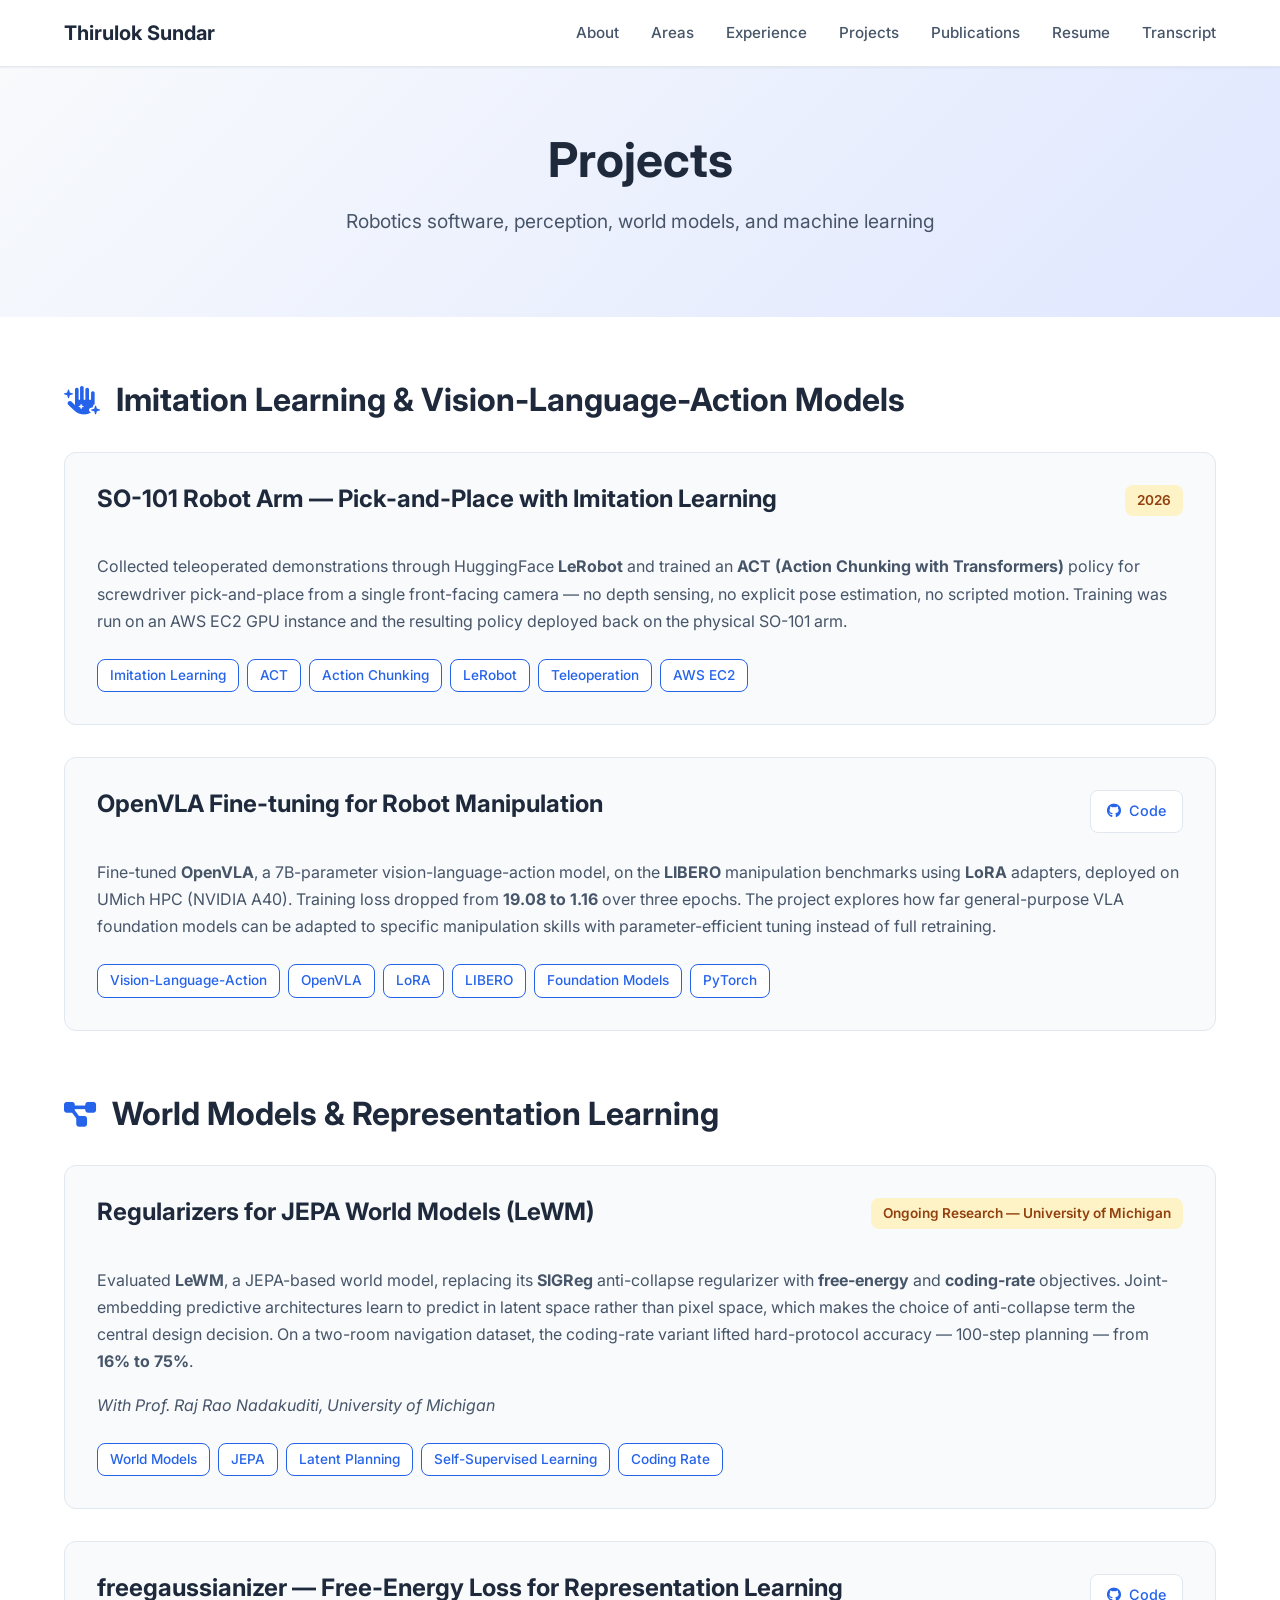
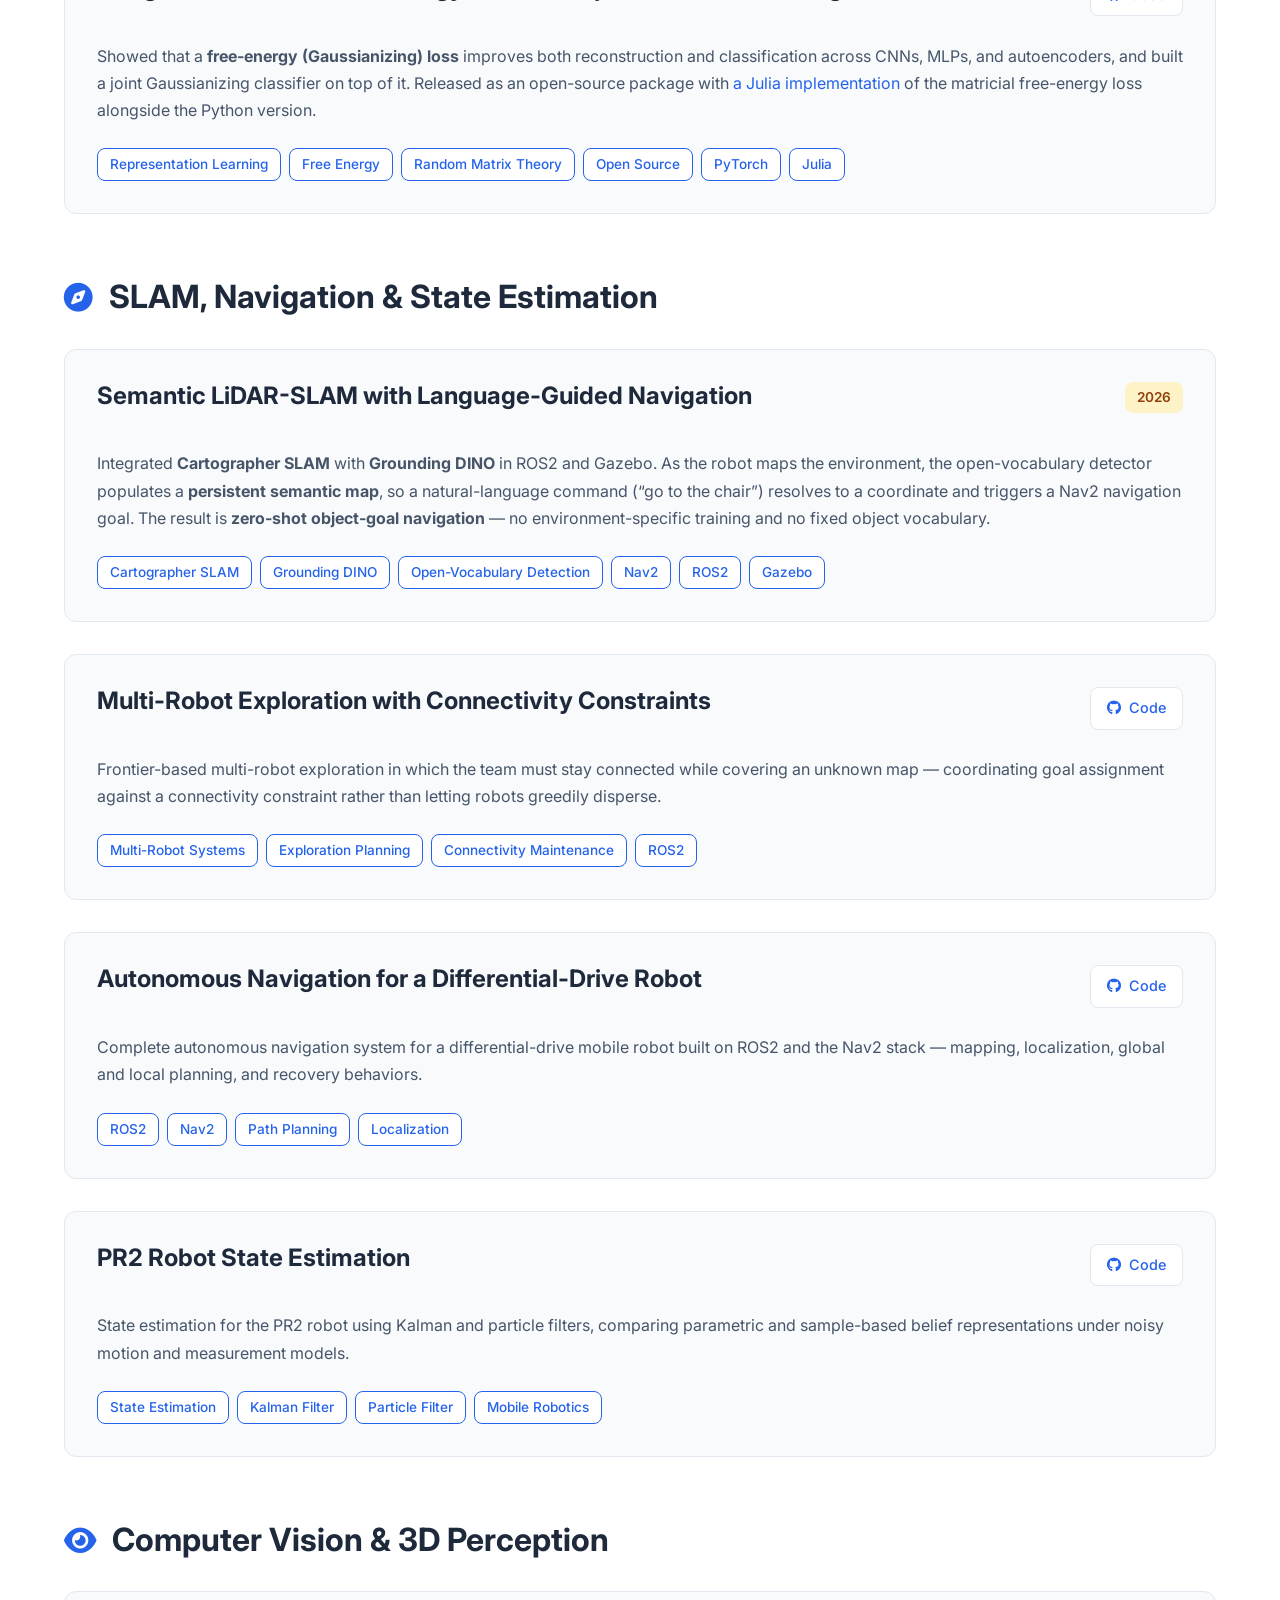
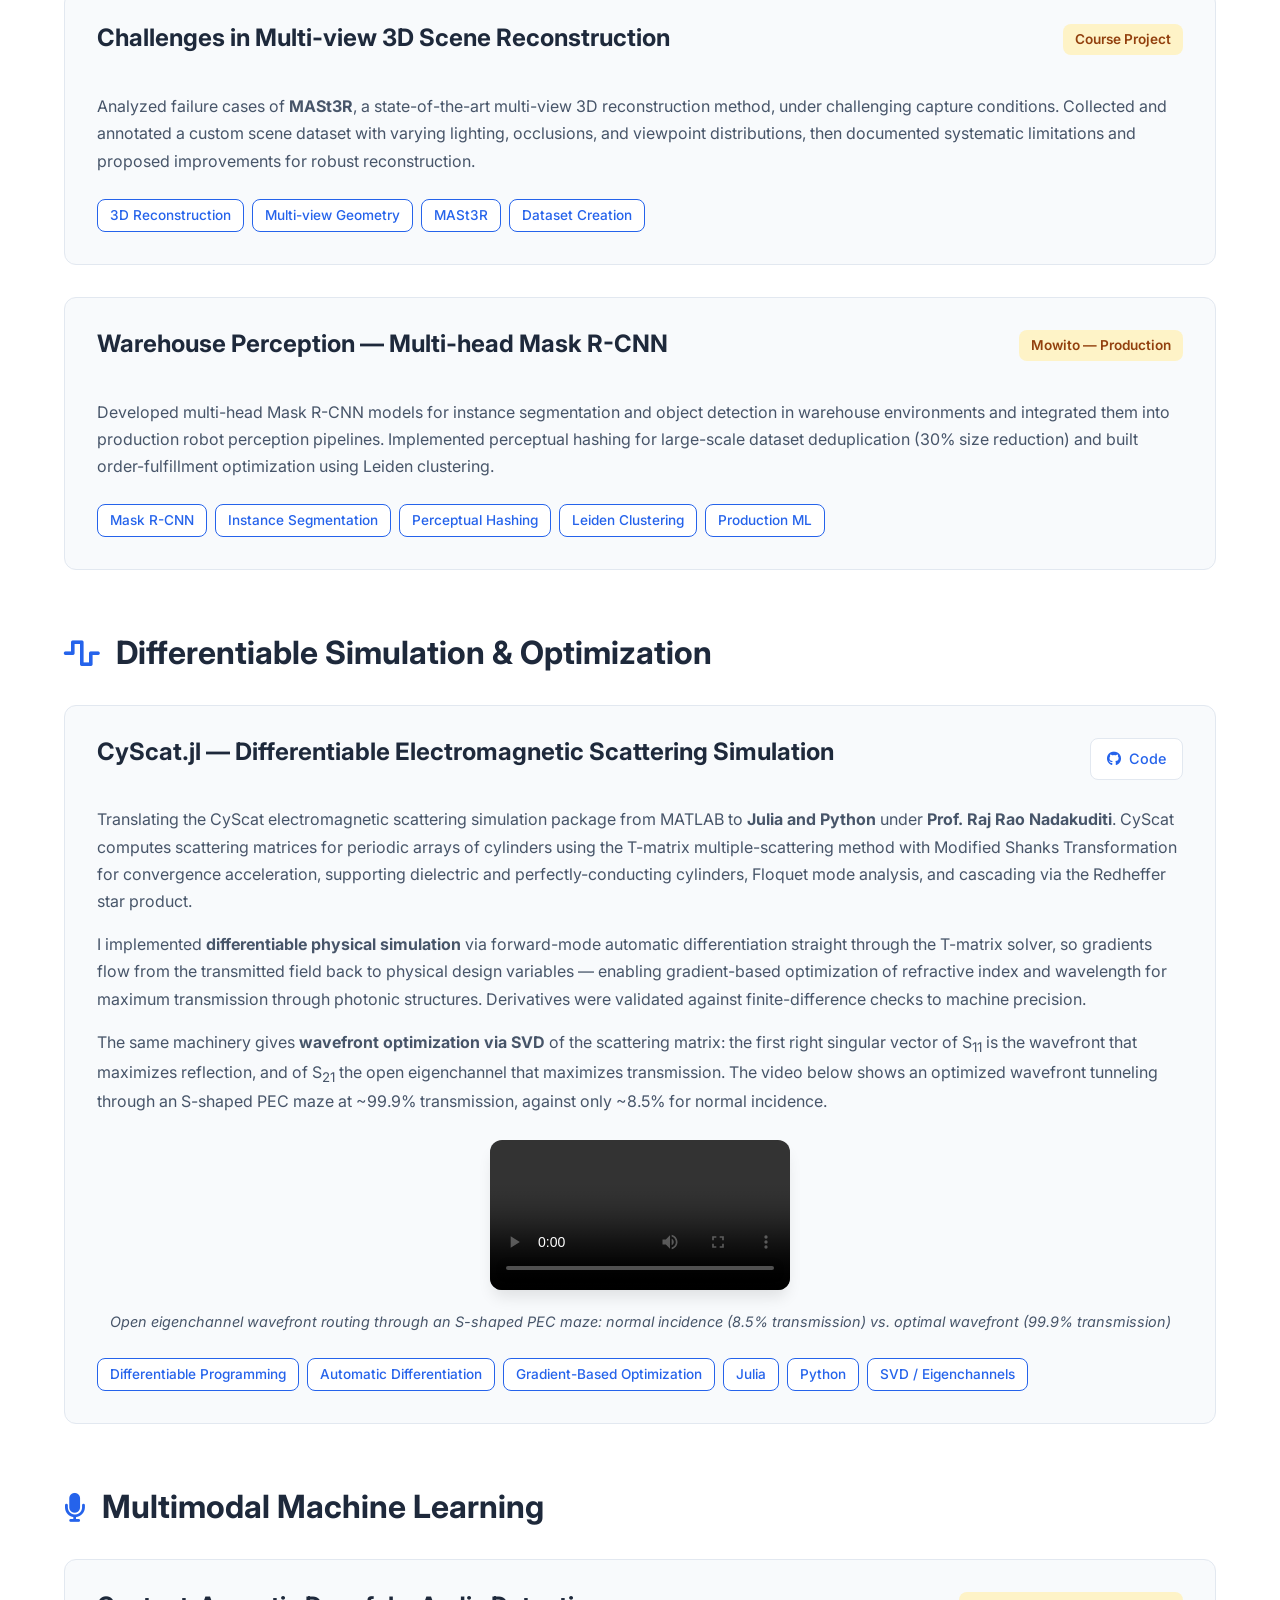
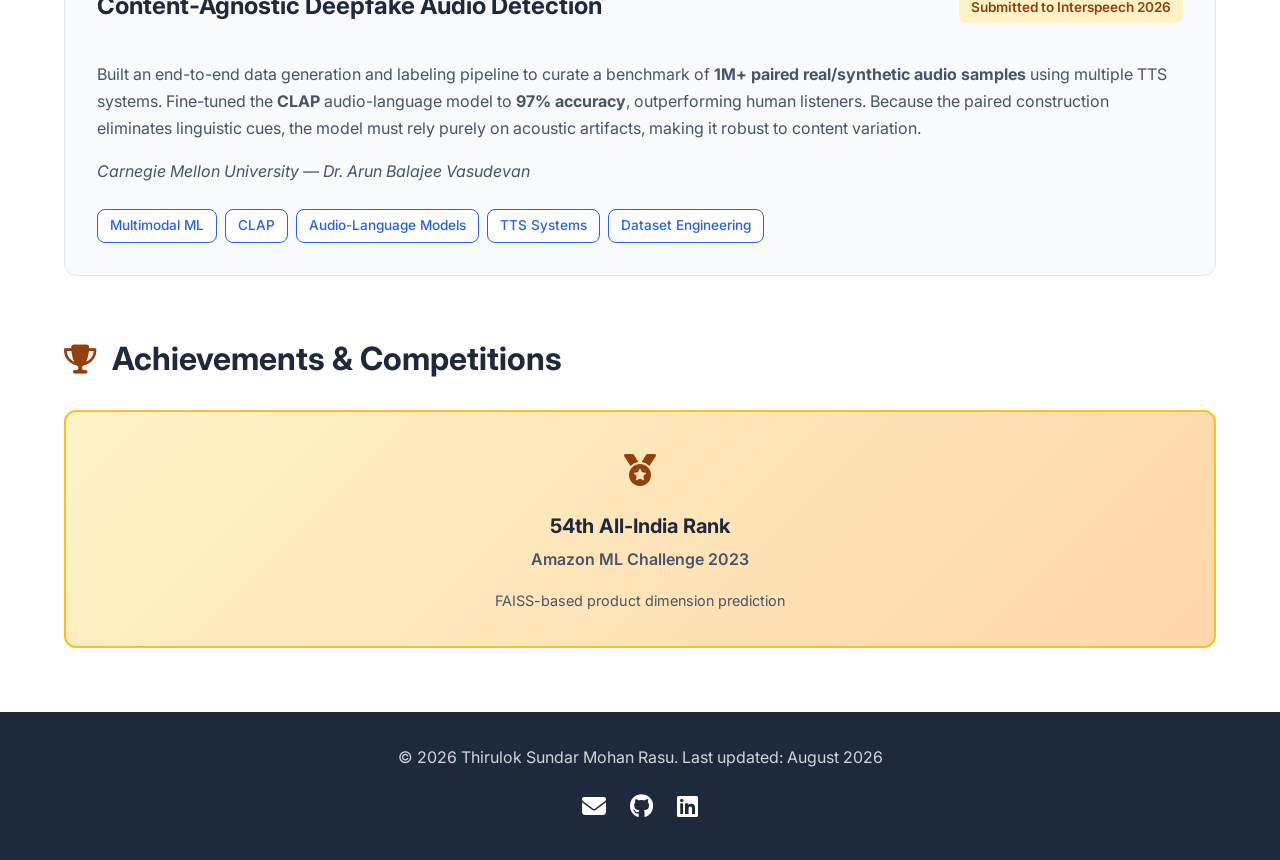
==== commit d893e141: "changes" ====
--- a/projects.html
+++ b/projects.html
@@ -42,39 +42,6 @@
     <section class="section">
         <div class="container">
 
-            <!-- Robot Manipulation -->
-            <div class="category-section" id="visual-servoing">
-                <h2 class="category-title">
-                    <span class="category-icon"><i class="fas fa-robot" style="font-size:1.8rem;color:var(--primary-color)"></i></span> Robot Manipulation &amp; Visual Servoing
-                </h2>
-
-                <div class="project-detailed">
-                    <div class="project-detailed-header">
-                        <h3>CAD-Free Auto-Fastening via Single-Demonstration Visual Servoing</h3>
-                        <span class="project-status">Mowito &mdash; Industry</span>
-                    </div>
-                    <p class="project-description">
-                        Enhanced the full software stack for a visual-servoing-based auto-fastening system that derives target bolt poses from a <strong>single human demonstration</strong>, removing the need for a CAD model and enabling robotic fastening on parts moving continuously on a conveyor. The system was demonstrated live to investors, customers, and integrators.
-                    </p>
-                    <ul style="color: var(--text-secondary); margin: -0.5rem 0 1rem 1.5rem; line-height: 1.8;">
-                        <li><strong>Robust pose estimation:</strong> added a detector-free, semi-dense matching method plus a real-time tracker so pose estimates survive occlusion and low-texture parts; raised vision-stack throughput from <strong>14.5&nbsp;Hz to 21&nbsp;Hz</strong> using compressed image transport</li>
-                        <li><strong>Camera-mount optimization in Isaac Sim:</strong> a rendering-and-scoring pipeline that evaluates candidate camera mounts across CAD parts spanning 90&ndash;565&nbsp;mm with multi-plane bolts, using a staged search over <strong>1,000 candidates</strong> to converge on one robust mount pose given part classification (size, access area, bolt spacing)</li>
-                        <li><strong>Controller tuning:</strong> tuned the MPC controller and implemented automatic weight tuning via <strong>preferential Bayesian optimization</strong> over 30 bolt positions, cutting mean settle time from 4.17&nbsp;s to 2.67&nbsp;s (31% reduction) on a FANUC arm</li>
-                        <li><strong>Throughput:</strong> extended working conveyor speed from 60 to 100&nbsp;mm/s on a UR10e, cutting cycle time up to <strong>5.9&times;</strong> (21.3&nbsp;s &rarr; 3.6&nbsp;s) while holding <strong>98% success across 150 runs</strong></li>
-                        <li><strong>Platform port:</strong> ported the stack to a FANUC CRX10iA-L, resolving driver-level jerk instability to sustain a continuous 159-cycle run, and authored a state machine for multi-plane fastening (bolts on multiple faces) reaching <strong>95% success across 200 runs</strong></li>
-                    </ul>
-                    <div class="project-tech">
-                        <span class="tech-badge">Visual Servoing</span>
-                        <span class="tech-badge">6D Pose Estimation</span>
-                        <span class="tech-badge">Model Predictive Control</span>
-                        <span class="tech-badge">Preferential Bayesian Optimization</span>
-                        <span class="tech-badge">Isaac Sim</span>
-                        <span class="tech-badge">ROS2</span>
-                        <span class="tech-badge">FANUC / UR10e</span>
-                    </div>
-                </div>
-            </div>
-
             <!-- Imitation Learning & VLAs -->
             <div class="category-section" id="imitation-learning">
                 <h2 class="category-title">
